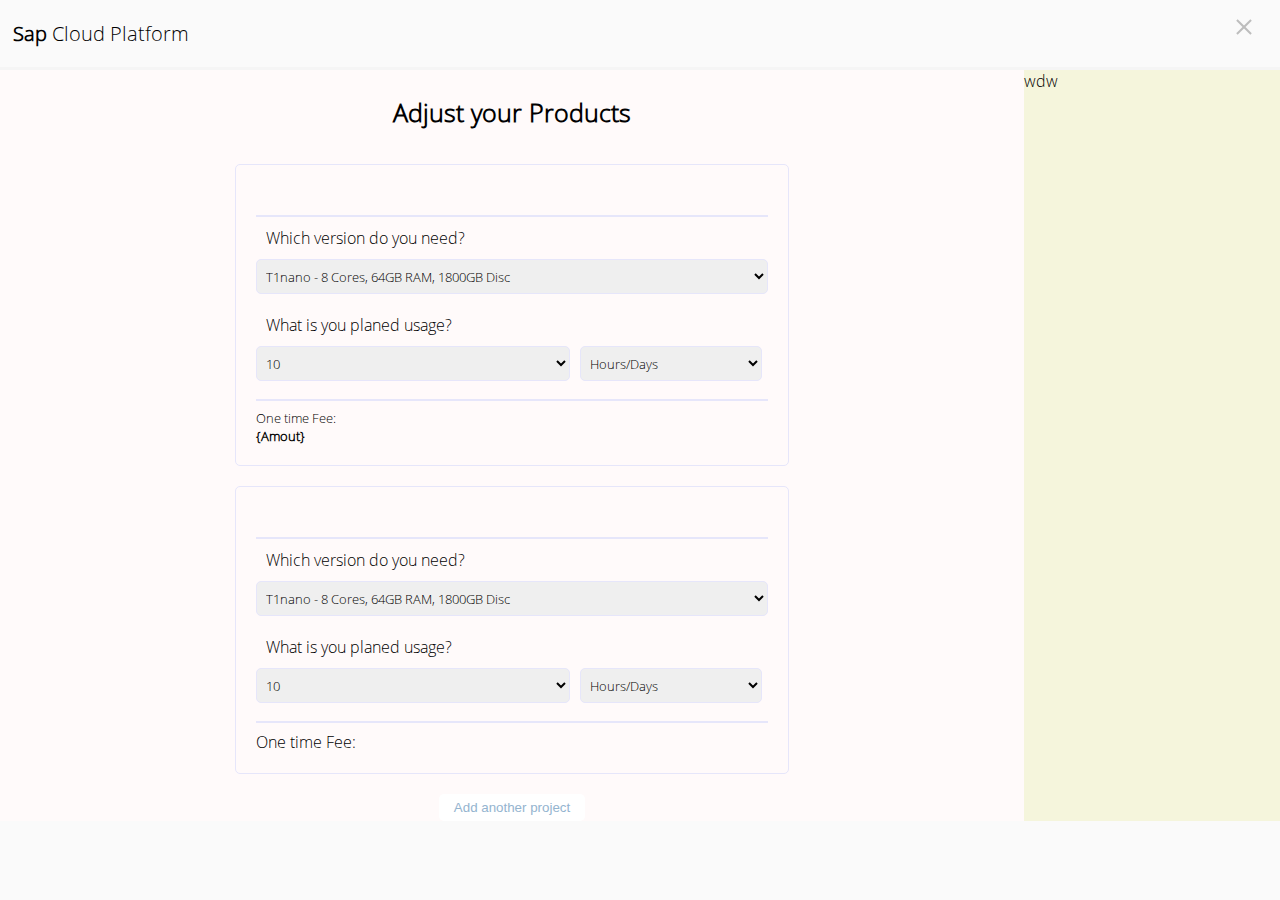
==== Estimator.html @ 34aef1a3 "first version" ====
<!DOCTYPE html>
<html lang="en">
<head>
  <meta charset="UTF-8">
  <meta name="viewport" content="width=device-width, initial-scale=1.0">
  <meta http-equiv="X-UA-Compatible" content="ie=edge">
  <link rel="stylesheet" href="css/main.css">
  <title>Estimator</title>
</head>
    <body>
      <header>
        <div class = "Main-header">
          <p class = "Text-header-page">
            <strong>Sap</strong> Cloud Platform
          </p>
          <div class = "header-page-exit"></div>
        </div>
      </header>
      <div class = "body-page">
        <div class = "body page body-article">
          <div class = "body-page text-form">
              <p><strong>Adjust your Products</strong></p>
            </div>
              <form action="/echo" method="post">
              <div class = "first-text-form">
                 <img src="image/Photo-1.png" alt="">
              </div>
                  <hr>
                    <div class="form-select-first">
                   <label for="version">Which version do you need?</label>
                   <select class ="version" name="version">
                       <optgroup label="Version 1x">
                           <option value="T1nano - 8 Cores, 64GB RAM, 1800GB Disc">T1nano - 8 Cores, 64GB RAM, 1800GB Disc</option>
                           <option value="T1nano - 16 Cores, 64GB RAM, 1800GB Disc">T1nano - 16 Cores, 64GB RAM, 1800GB Disc</option>
                           <option value="T1nano - 32 Cores, 64GB RAM, 1800GB Disc">T1nano - 32 Cores, 64GB RAM, 1800GB Disc</option>
                           <option value="T1nano - 64 Cores, 64GB RAM, 1800GB Disc">T1nano - 64 Cores, 64GB RAM, 1800GB Disc</option>
                           <option value="T1nano - 128 Cores, 64GB RAM, 1800GB Disc">T1nano - 128 Cores, 64GB RAM, 1800GB Disc</option>
                       </optgroup>
                       <optgroup label="Version 2x">
                           <option value="T1nano - 8 Cores, 64GB RAM, 2000GB Disc">T1nano - 8 Cores, 64GB RAM, 2000GB Disc</option>
                           <option value="T1nano - 8 Cores, 64GB RAM, 2200GB Disc">T1nano - 8 Cores, 64GB RAM, 2200GB Disc</option>
                           <option value="T1nano - 8 Cores, 64GB RAM, 2400GB Disc">T1nano - 8 Cores, 64GB RAM, 2400GB Disc</option>
                           <option value="T1nano - 8 Cores, 64GB RAM, 2600GB Disc">T1nano - 8 Cores, 64GB RAM, 2600GB Disc</option>
                       </optgroup>
                   </select>
               </div>
                    <div class="one-third-width">
                      <label for="planed">What is you planed usage?</label>
                      <select class = "planed" name="planed">
                              <option value="10">10</option>
                              <option value="11">11</option>
                              <option value="12">12</option>
                              <option value="13">13</option>
                              <option value="14">14</option>
                      </select>
                    </div>
                    <div class="two-third-width">
                      <select class ="time" name="time">
                              <option value="Hours/Days">Hours/Days</option>
                              <option value="Hours/Days">Hours/Days</option>
                              <option value="Hours/Days">Hours/Days</option>
                              <option value="Hours/Days">Hours/Days</option>
                      </select>
                    </div>
                    <hr>
                    <div class = "form-text">
                          One time Fee:<br>
                          <strong>{Amout}</strong>
                    </div>
                </form>
                <form action="/echo" method="post">
                <div class = "first-text-form">
                   <img src="image/Photo-1.png" alt="">
                </div>
                    <hr>
                      <div class="form-select-first">
                     <label for="version">Which version do you need?</label>
                     <select class ="version" name="version">
                         <optgroup label="Version 1x">
                             <option value="T1nano - 8 Cores, 64GB RAM, 1800GB Disc">T1nano - 8 Cores, 64GB RAM, 1800GB Disc</option>
                             <option value="T1nano - 16 Cores, 64GB RAM, 1800GB Disc">T1nano - 16 Cores, 64GB RAM, 1800GB Disc</option>
                             <option value="T1nano - 32 Cores, 64GB RAM, 1800GB Disc">T1nano - 32 Cores, 64GB RAM, 1800GB Disc</option>
                             <option value="T1nano - 64 Cores, 64GB RAM, 1800GB Disc">T1nano - 64 Cores, 64GB RAM, 1800GB Disc</option>
                             <option value="T1nano - 128 Cores, 64GB RAM, 1800GB Disc">T1nano - 128 Cores, 64GB RAM, 1800GB Disc</option>
                         </optgroup>
                         <optgroup label="Version 2x">
                             <option value="T1nano - 8 Cores, 64GB RAM, 2000GB Disc">T1nano - 8 Cores, 64GB RAM, 2000GB Disc</option>
                             <option value="T1nano - 8 Cores, 64GB RAM, 2200GB Disc">T1nano - 8 Cores, 64GB RAM, 2200GB Disc</option>
                             <option value="T1nano - 8 Cores, 64GB RAM, 2400GB Disc">T1nano - 8 Cores, 64GB RAM, 2400GB Disc</option>
                             <option value="T1nano - 8 Cores, 64GB RAM, 2600GB Disc">T1nano - 8 Cores, 64GB RAM, 2600GB Disc</option>
                         </optgroup>
                     </select>
                 </div>
                      <div class="one-third-width">
                        <label for="planed">What is you planed usage?</label>
                        <select class ="planed" name="planedplaned">
                                <option value="10">10</option>
                                <option value="11">11</option>
                                <option value="12">12</option>
                                <option value="13">13</option>
                                <option value="14">14</option>
                        </select>
                      </div>
                      <div class="two-third-width">
                        <select class ="time" name="time">
                                <option value="Hours/Days">Hours/Days</option>
                                <option value="Hours/Days">Hours/Days</option>
                                <option value="Hours/Days">Hours/Days</option>
                                <option value="Hours/Days">Hours/Days</option>
                        </select>
                      </div>
                      <hr>
                    <div>
                          One time Fee:
                    </div>
              </form>
              <div class="buttons">
                    <input type="submit" value="Add another project">
                </div>

          </div>
          <div class = "body-page body-aside">
              <div class = "body-page body-aside_right">
                wdw
              </div>
          </div>
      </div>
    </body>
</html>
---- css/main.css ----
@font-face {
  font-family: "OpenSansRegular";
  src: url("../fonts/OpenSans/OpenSansRegular.eot");
  src: url("../fonts/OpenSans/OpenSansRegular.eot?#iefix") format("embedded-opentype"), url("../fonts/OpenSans/OpenSansRegular.woff") format("woff"), url("../fonts/OpenSans/OpenSansRegular.ttf") format("truetype");
  font-style: normal;
  font-weight: normal;
}
@font-face {
  font-family: "OpenSansLight";
  src: url("../fonts/OpenSans/OpenSansLight.eot");
  src: url("../fonts/OpenSans/OpenSansLight.eot?#iefix") format("embedded-opentype"), url("../fonts/OpenSans/OpenSansLight.woff") format("woff"), url("../fonts/OpenSans/OpenSansLight.ttf") format("truetype");
  font-style: normal;
  font-weight: normal;
}
@font-face {
  font-family: "OpenSansBold";
  src: url("../fonts/OpenSans/OpenSansBold.eot");
  src: url("../fonts/OpenSans/OpenSansBold.eot?#iefix") format("embedded-opentype"), url("../fonts/OpenSans/OpenSansBold.woff") format("woff"), url("../fonts/OpenSans/OpenSansBold.ttf") format("truetype");
  font-style: normal;
  font-weight: normal;
}
body {
  background: #fafafa;
  margin: 0;
  font-family: "OpenSansLight";
}
.home-flex {
  width: 100%;
  height: 100%;
  position: fixed;
  display: flex;
  align-items: center;
  align-content: center;
  justify-content: center;
  flex-direction: column;
}
.home-page_image {
  margin: 20px;
}
.home-page-text_area {
  color: #3f5060;
  font-size: 35px;
  font-family: "OpenSansLight";
}
.home-page-helping-text-area {
  color: #77838e;
  font-size: 20px;
  margin: 5px;
  font-family: "OpenSansLight";
}
.home-page-button {
  margin: 30px;
}
.home-page-button_size_color {
  font-weight: 700;
  color: white;
  text-decoration: none;
  font-size: 20px;
  padding: 13px;
  border-radius: 4px;
  background: #427cac;
  box-shadow: 0 -1px #266396 inset;
  transition: 0.2s;
  font-family: "OpenSansLight";
}
.home-page-button_size_color:hover {
  background: #1d4f78;
}
.home-page-button_size_color:active {
  background: #427cac;
  box-shadow: 0 2px #266396 inset;
}
.Main-header {
  width: 100%;
  height: 100%;
  display: flex;
  justify-content: space-between;
  border-bottom: 3px solid whitesmoke;
  /* Параметры границы */
}
.Text-header-page {
  margin-left: 1%;
  font-size: 20px;
  font-family: "OpenSansLight";
}
.header-page-exit {
  position: absolute;
  display: flex;
  right: 32px;
  top: 17px;
  width: 20px;
  height: 20px;
  opacity: 0.3;
}
.header-page-exit:hover {
  opacity: 1;
}
.header-page-exit:before,
.header-page-exit:after {
  position: absolute;
  left: 15px;
  content: ' ';
  height: 20px;
  width: 2px;
  background-color: #333;
}
.header-page-exit:before {
  transform: rotate(45deg);
}
.header-page-exit:after {
  transform: rotate(-45deg);
}
.body-page {
  display: flex;
  flex: 1;
}
.body-article {
  flex: 1;
  width: 100%;
  height: 100%;
  display: flex;
  align-items: center;
  flex-direction: column;
  overflow-y: scroll;
  background: snow;
}
.body-aside {
  flex: 0 0 20vw;
  background: beige;
}
form {
  width: 50%;
  padding: 20px;
  border: 1px solid lavender;
  border-radius: 5px;
  margin: 10px;
}
label {
  display: block;
  margin-bottom: 5px;
  margin: 10px;
}
.one-third-width {
  width: 63.3%;
}
.two-third-width {
  width: 36.6%;
}
.one-third-width,
.two-third-width {
  display: inline-block;
  margin-right: -4px;
}
.version {
  width: 100%;
  height: 35px;
  margin-bottom: 10px;
  padding: 2px 5px;
  font-family: "OpenSansLight";
  border: 1px solid lavender;
  border-radius: 5px;
  vertical-align: middle;
}
.planed {
  width: 97%;
  height: 35px;
  margin-bottom: 10px;
  padding: 2px 5px;
  font-family: "OpenSansLight";
  border: 1px solid lavender;
  border-radius: 5px;
  vertical-align: middle;
}
.time {
  width: 97%;
  height: 35px;
  margin-bottom: 10px;
  padding: 2px 5px;
  font-family: "OpenSansLight";
  border: 1px solid lavender;
  border-radius: 5px;
  vertical-align: middle;
}
.first-text-form {
  display: block;
  flex-direction: row;
}
.text-form {
  font-size: 25px;
}
hr {
  border: 0.5px solid lavender;
}
input[type="submit"] {
  display: inline-block;
  width: auto;
  height: auto;
  margin: 0 5px;
  padding: 6px 15px;
  color: #94b4cf;
  background: #ffffff;
  border: none;
  border-radius: 5px;
}
.buttons {
  margin-top: 10px;
  text-align: center;
}
.form-text {
  font-size: 13px;
}
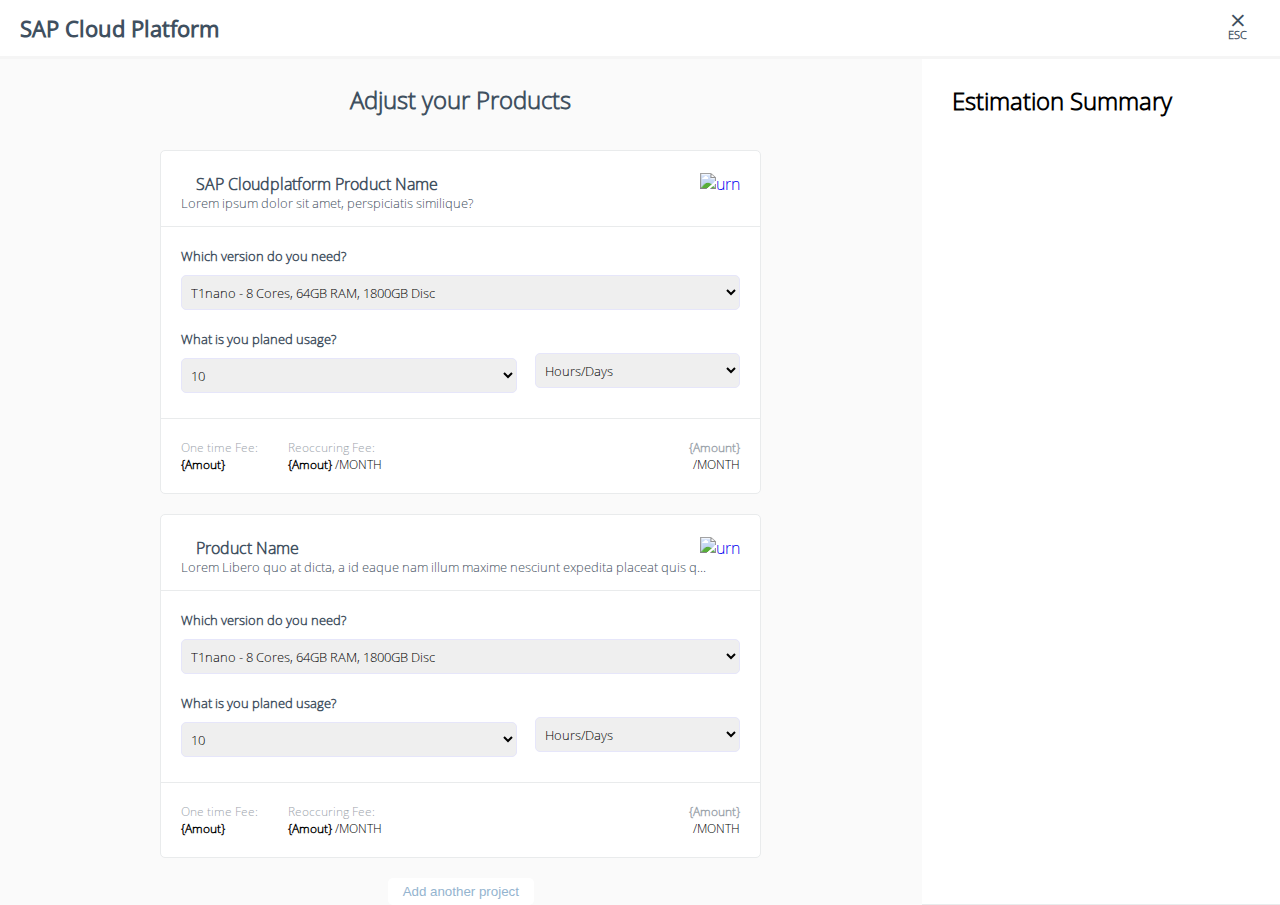
==== commit ed4f1f95: "second version" ====
--- a/Estimator.html
+++ b/Estimator.html
@@ -10,10 +10,11 @@
     <body>
       <header>
         <div class = "Main-header">
-          <p class = "Text-header-page">
-            <strong>Sap</strong> Cloud Platform
-          </p>
-          <div class = "header-page-exit"></div>
+          <a class = "Text-header-page" href="#"><strong>SAP</strong> Cloud Platform</a>
+          <a class = "header-page-exit" href="#">
+            <span class = "header-page header-x">×</span>
+          <div class = "header-page header-page-exit-text">ESC</div>
+          </a>
         </div>
       </header>
       <div class = "body-page">
@@ -21,12 +22,18 @@
           <div class = "body-page text-form">
               <p><strong>Adjust your Products</strong></p>
             </div>
-              <form action="/echo" method="post">
-              <div class = "first-text-form">
-                 <img src="image/Photo-1.png" alt="">
+              <div class ="first-page-form">
+              <div class = "first-header-form">
+                <a class = "header-form-urn" href="#"> <img src="image/Urn.png" alt="urn"></a>
+                <div class = "image-form">
+                  <img src="image/Photo-1.png" alt="">
+                </div>
+                <a class = "header-form-text" href="#">SAP Cloudplatform Product Name</a>
+                <div class = "header-form-pod-text">Lorem ipsum dolor sit amet, perspiciatis similique?</div>
               </div>
-                  <hr>
+                  <div class = "first-page-line">
                     <div class="form-select-first">
+                      <form action="/echo" method="post">
                    <label for="version">Which version do you need?</label>
                    <select class ="version" name="version">
                        <optgroup label="Version 1x">
@@ -62,18 +69,44 @@
                               <option value="Hours/Days">Hours/Days</option>
                       </select>
                     </div>
-                    <hr>
-                    <div class = "form-text">
-                          One time Fee:<br>
-                          <strong>{Amout}</strong>
                     </div>
-                </form>
-                <form action="/echo" method="post">
-                <div class = "first-text-form">
-                   <img src="image/Photo-1.png" alt="">
+                    <div class = "footer-form-text">
+                      <div class = "pricing">
+                          <div class = "pricing-item pricing-item-left">
+                            <div class = "pricing-label">
+                                <span>One time Fee:</span>
+                            </div>
+                            <strong>{Amout}</strong>
+                        </div>
+                        <div class = "pricing-item pricing-item-left">
+                          <div class = "pricing-label">
+                              <span>Reoccuring Fee:</span>
+                          </div>
+                          <strong>{Amout}</strong> /MONTH
+                      </div>
+                      <div class = "pricing-item pricing-item-right">
+                        <div class = "pricing-label">
+                            <strong><span>{Amount}</span></strong>
+                        </div>
+                         /MONTH
+                    </div>
+                      </div>
+                    </div>
+                    </form>
                 </div>
-                    <hr>
+                <!-- НАЧАЛО ВТОРОЙ ФОРМЫ  -->
+                <div class ="first-page-form">
+                <div class = "first-header-form">
+                  <a class = "header-form-urn" href="#"> <img src="image/Urn.png" alt="urn"></a>
+                  <div class = "image-form">
+                    <img src="image/Photo-2.png" alt="">
+                  </div>
+                  <a class = "header-form-text" href="#">Product Name</a>
+                  <div class = "header-form-pod-text">Lorem Libero quo at dicta, a id eaque nam illum maxime nesciunt expedita placeat quis quasi, autem qui repellat eum eius, commodi soluta. unt reprehenderit maiores! ipsum dolor sit amet, </div>
+                </div>
+                    <div class = "first-page-line">
                       <div class="form-select-first">
+                        <form action="/echo" method="post">
                      <label for="version">Which version do you need?</label>
                      <select class ="version" name="version">
                          <optgroup label="Version 1x">
@@ -93,7 +126,7 @@
                  </div>
                       <div class="one-third-width">
                         <label for="planed">What is you planed usage?</label>
-                        <select class ="planed" name="planedplaned">
+                        <select class = "planed" name="planed">
                                 <option value="10">10</option>
                                 <option value="11">11</option>
                                 <option value="12">12</option>
@@ -109,19 +142,39 @@
                                 <option value="Hours/Days">Hours/Days</option>
                         </select>
                       </div>
-                      <hr>
-                    <div>
-                          One time Fee:
-                    </div>
-              </form>
+                      </div>
+                      <div class = "footer-form-text">
+                        <div class = "pricing">
+                            <div class = "pricing-item pricing-item-left">
+                              <div class = "pricing-label">
+                                  <span>One time Fee:</span>
+                              </div>
+                              <strong>{Amout}</strong>
+                          </div>
+                          <div class = "pricing-item pricing-item-left">
+                            <div class = "pricing-label">
+                                <span>Reoccuring Fee:</span>
+                            </div>
+                            <strong>{Amout}</strong> /MONTH
+                        </div>
+                        <div class = "pricing-item pricing-item-right">
+                          <div class = "pricing-label">
+                              <strong><span>{Amount}</span></strong>
+                          </div>
+                           /MONTH
+                      </div>
+                        </div>
+                      </div>
+                      </form>
+                  </div>
               <div class="buttons">
                     <input type="submit" value="Add another project">
                 </div>
-
           </div>
           <div class = "body-page body-aside">
               <div class = "body-page body-aside_right">
-                wdw
+                <h2>Estimation Summary</h2>
+
               </div>
           </div>
       </div>
--- a/css/main.css
+++ b/css/main.css
@@ -20,9 +20,11 @@
   font-weight: normal;
 }
 body {
-  background: #fafafa;
   margin: 0;
   font-family: "OpenSansLight";
+}
+a {
+  text-decoration: none;
 }
 .home-flex {
   width: 100%;
@@ -77,38 +79,44 @@
   justify-content: space-between;
   border-bottom: 3px solid whitesmoke;
   /* Параметры границы */
+  padding: 13px 0px;
 }
 .Text-header-page {
-  margin-left: 1%;
-  font-size: 20px;
-  font-family: "OpenSansLight";
+  font-size: 22px;
+  font-family: "OpenSansRegular";
+  color: #3f5060;
+  max-height: 20px;
+  vertical-align: sub;
+  margin-left: 20px;
+  font-weight: 900;
 }
 .header-page-exit {
-  position: absolute;
-  display: flex;
-  right: 32px;
-  top: 17px;
-  width: 20px;
-  height: 20px;
-  opacity: 0.3;
-}
-.header-page-exit:hover {
-  opacity: 1;
-}
-.header-page-exit:before,
-.header-page-exit:after {
-  position: absolute;
-  left: 15px;
-  content: ' ';
-  height: 20px;
-  width: 2px;
-  background-color: #333;
-}
-.header-page-exit:before {
-  transform: rotate(45deg);
-}
-.header-page-exit:after {
-  transform: rotate(-45deg);
+  font-size: 1.5rem;
+  font-weight: 400;
+  line-height: .875rem;
+  color: #3f5060;
+  text-align: center;
+  float: right;
+  margin-left: 50px;
+}
+.header-page-exit a {
+  transition: color .2s;
+}
+.header-x {
+  font-size: 1.5rem;
+  font-weight: 900;
+  line-height: .875rem;
+  color: #3f5060;
+  float: right;
+  text-align: center;
+  margin-right: 35px;
+}
+.header-page-exit-text {
+  text-transform: uppercase;
+  font-size: 11px;
+  font-weight: 900;
+  line-height: 1rem;
+  margin-right: 33px;
 }
 .body-page {
   display: flex;
@@ -122,23 +130,34 @@
   align-items: center;
   flex-direction: column;
   overflow-y: scroll;
-  background: snow;
+  background-color: #fafafa;
 }
 .body-aside {
-  flex: 0 0 20vw;
-  background: beige;
-}
-form {
-  width: 50%;
+  flex: 0 0 28vw;
+}
+.first-page-form {
+  display: block;
+  width: 65%;
+  background-color: #FFFFFF;
+  border: 1px solid #E9EBEC;
+  border-radius: 5px;
+  text-align: left;
+  margin: 10px;
+}
+.first-page-line {
   padding: 20px;
-  border: 1px solid lavender;
-  border-radius: 5px;
-  margin: 10px;
+  border-top: 1px solid #E9EBEC;
+  border-bottom: 1px solid #E9EBEC;
 }
 label {
+  color: #3F5060;
   display: block;
   margin-bottom: 5px;
   margin: 10px;
+  margin-left: 0px;
+  margin-top: 0px;
+  font-weight: 600;
+  font-size: 13px;
 }
 .one-third-width {
   width: 63.3%;
@@ -154,7 +173,7 @@
 .version {
   width: 100%;
   height: 35px;
-  margin-bottom: 10px;
+  margin-bottom: 20px;
   padding: 2px 5px;
   font-family: "OpenSansLight";
   border: 1px solid lavender;
@@ -162,7 +181,17 @@
   vertical-align: middle;
 }
 .planed {
-  width: 97%;
+  width: 95%;
+  height: 35px;
+  margin-bottom: 0px;
+  padding: 2px 5px;
+  font-family: "OpenSansLight";
+  border: 1px solid lavender;
+  border-radius: 5px;
+  vertical-align: middle;
+}
+.time {
+  width: 100%;
   height: 35px;
   margin-bottom: 10px;
   padding: 2px 5px;
@@ -171,25 +200,45 @@
   border-radius: 5px;
   vertical-align: middle;
 }
-.time {
-  width: 97%;
-  height: 35px;
-  margin-bottom: 10px;
-  padding: 2px 5px;
-  font-family: "OpenSansLight";
-  border: 1px solid lavender;
-  border-radius: 5px;
-  vertical-align: middle;
-}
-.first-text-form {
+.first-header-form {
   display: block;
   flex-direction: row;
+  padding: 20px;
+  padding-top: 22px;
+  padding-bottom: 15px;
 }
 .text-form {
-  font-size: 25px;
-}
-hr {
-  border: 0.5px solid lavender;
+  font-size: 24px;
+  font-weight: 400;
+  color: #3F5060;
+}
+.image-form {
+  margin-right: 15px;
+  float: left;
+}
+.header-form-text {
+  color: #3F5060;
+  font-weight: 700;
+  line-height: 1.1;
+  text-overflow: ellipsis;
+  overflow: hidden;
+  white-space: nowrap;
+  font-size: 1rem;
+  margin-top: 6px;
+  margin-bottom: 3px;
+  padding-right: 30px;
+}
+.header-form-pod-text {
+  color: #3F5060;
+  font-size: 0.8125rem;
+  line-height: 1rem;
+  text-overflow: ellipsis;
+  overflow: hidden;
+  white-space: nowrap;
+  padding-right: 30px;
+}
+.header-form-urn {
+  float: right;
 }
 input[type="submit"] {
   display: inline-block;
@@ -206,6 +255,31 @@
   margin-top: 10px;
   text-align: center;
 }
-.form-text {
-  font-size: 13px;
-}
+.footer-form-text {
+  padding-top: 0px;
+  padding-bottom: 0px;
+}
+.pricing {
+  overflow: hidden;
+  font-weight: 400;
+  padding-bottom: 15px;
+  padding: 20px;
+}
+.pricing-item-left {
+  float: left;
+  margin-right: 30px;
+  font-size: 12px;
+}
+.pricing-label {
+  color: #9CA4AC;
+  display: block;
+}
+.pricing-item-right {
+  float: right;
+  text-align: right;
+  font-size: 12px;
+}
+.body-aside_right {
+  border-bottom: 1px solid #E9EBEC;
+  padding: 5px 30px 20px;
+}
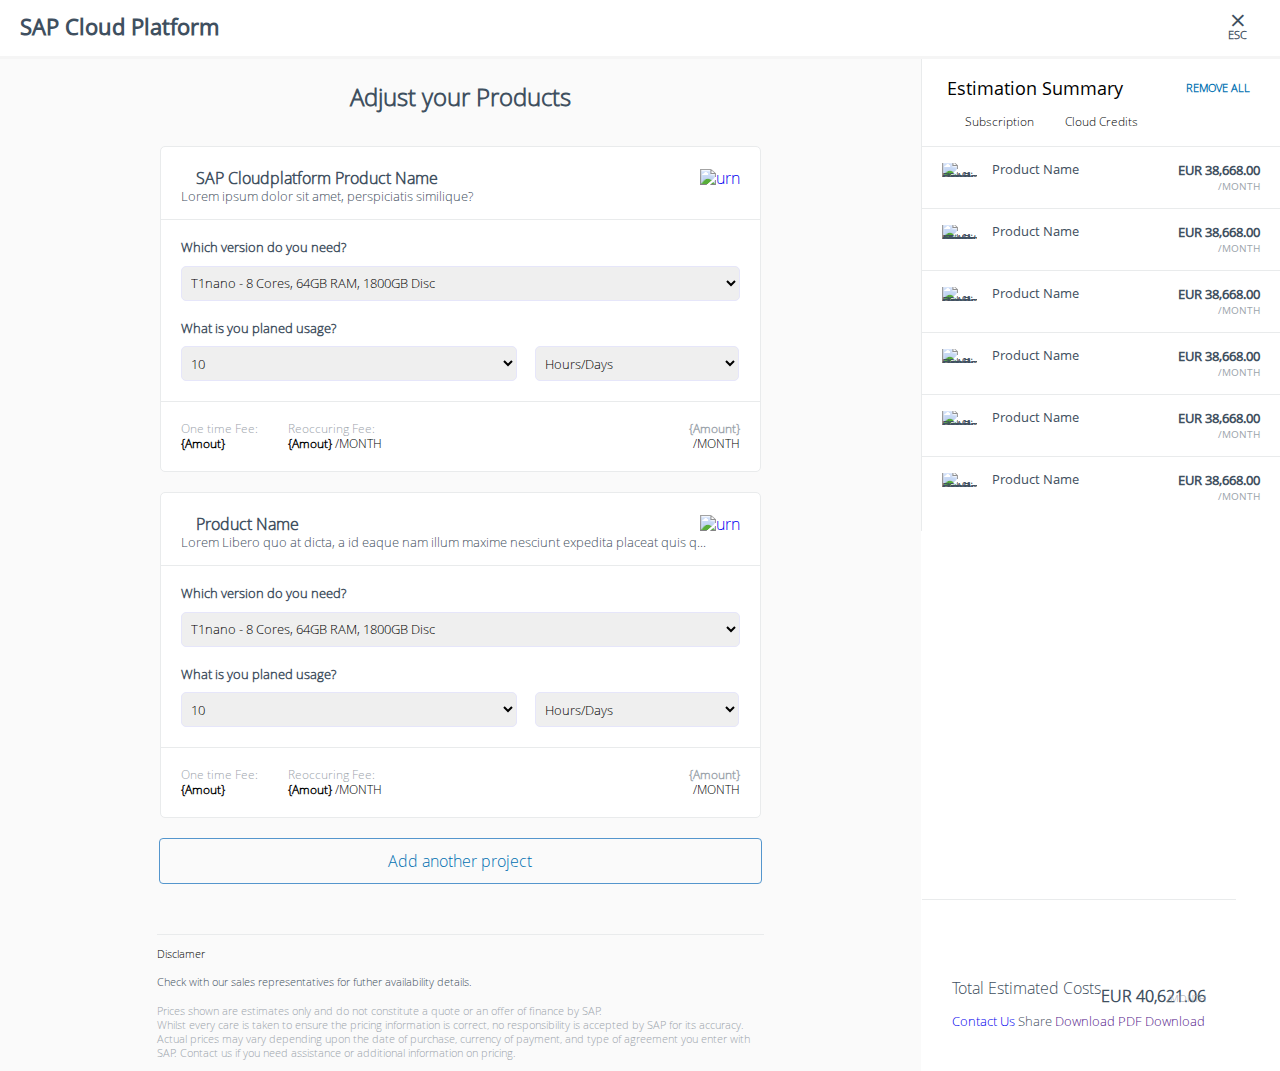
==== commit ddf0902c: "third commit" ====
--- a/Estimator.html
+++ b/Estimator.html
@@ -18,6 +18,7 @@
         </div>
       </header>
       <div class = "body-page">
+        
         <div class = "body page body-article">
           <div class = "body-page text-form">
               <p><strong>Adjust your Products</strong></p>
@@ -167,16 +168,256 @@
                       </div>
                       </form>
                   </div>
-              <div class="buttons">
-                    <input type="submit" value="Add another project">
-                </div>
+                  <!--КНОПКА С ДОБОВЛЕНИЕМ ПРОДУКТА-->
+             <a class="buttons-project" href="#">Add another project</a>
+             <div class = "footer-text">
+               <span class = "estimator-disclamer">Disclamer</span>
+                <div class = "estimator-disclamer-info">
+                  <p class = "estimator-disclamer-interest">
+                    Check with our sales representatives for futher availability details.
+                  </p>
+                  <p>
+                    Prices shown are estimates only and do not constitute a
+                    quote or an offer of finance by SAP.</br>
+                    Whilst every care is taken to ensure the pricing
+                    information is correct, no responsibility is accepted
+                    by SAP for its accuracy.
+                    Actual prices may vary depending upon the date of purchase,
+                    currency of payment, and type of agreement you enter with SAP.
+                    Contact us if you need assistance or additional information on pricing.
+                  </p>
+                </div>
+             </div>
           </div>
+
+          <!--ПРАВАЯ ЧАСТЬ -->
           <div class = "body-page body-aside">
-              <div class = "body-page body-aside_right">
-                <h2>Estimation Summary</h2>
+            <div class = "estimator-scrollable">
+                <div class = "estimator-list-header">
+                  <div class="estimator-remove-all-wrap">
+                <a class = "estimator-remove-all" href="#" >remove all</a>
+                </div>
+                  <h2 class = "estimator-list-headline">Estimation Summary</h2>
 
+                  <div class="estimator-list-hint-indicators ng-star-inserted">
+              <span class="estimator-list-hint-indicator">
+                <svg class="sprite-icon">
+                  <!-- <use class="ng-tns-c16-1" xlink:href="https://cloudplatform.sap.com/dmp/capabilities/us(estimator:estimator/noScroll)#subscription"></use> -->
+                </svg>
+                <span>Subscription</span>
+              </span>
+              <span class="estimator-list-hint-indicator">
+                <svg class="sprite-icon">
+                  <!-- <use class="ng-tns-c16-1" xlink:href="https://cloudplatform.sap.com/dmp/capabilities/us(estimator:estimator/noScroll)#cloudcredits"></use> -->
+                </svg>
+                <span>Cloud Credits</span>
+              </span>
+            </div>
+                </div>
+
+                <ul class="estimator-list">
+          <li class="ng-tns-c16-1 ng-star-inserted">
+                <div class="ng-tns-c16-1">
+                    <scp-product-img class="estimator-list-img product-img-small" ng-reflect-product="[object Object]" ng-reflect-img-small="true">
+                      <div class="card-img-wrap">
+                        <img class="img-right-side" src="https://digitalmarketplace-sapcpprd.s3.eu-central-1.amazonaws.com/NXHHv5y8qZjiifaz6rmudNCPWlXv4IF2bHXxAHHkaqKVnkeYZr4auHcY7EwPoeoZ.svg" alt="icon of product SAP Predictive service">
+                        </div>
+                      </scp-product-img>
+                    <div class="estimator-list-detail" ng-reflect-klass="estimator-list-detail" ng-reflect-ng-class="[object Object]">
+                      <span class="estimator-list-name" ng-reflect-klass="estimator-list-name" ng-reflect-ng-class="[object Object]">
+                        Product Name
+                      </span>
+                    <div class="estimator-list-hint ng-tns-c16-1 ng-star-inserted">
+                        <svg class="sprite-icon ng-tns-c16-1 ng-star-inserted">
+                          Subscription
+                          <use class="ng-tns-c16-1" xlink:href="https://cloudplatform.sap.com/dmp/capabilities/us(estimator:estimator/noScroll)#subscription"></use>
+                        </svg>
+                      </div>
+                    </div>
+                    <div class="estimator-price">
+                        <span class="estimator-price-amount ng-tns-c16-1 ng-star-inserted">
+                              EUR 38,668.00
+                        </span>
+                    <div class="estimator-price-label ng-tns-c16-1 ng-star-inserted">
+                      /Month
+                    </div>
+                    </div>
+                    <div class="ng-tns-c16-1" style="clear:both"></div>
+                  </div>
+                </li>
+  <li class="ng-tns-c16-1 ng-star-inserted">
+        <div class="ng-tns-c16-1">
+            <scp-product-img class="estimator-list-img product-img-small" ng-reflect-product="[object Object]" ng-reflect-img-small="true">
+              <div class="card-img-wrap">
+                <img class="img-right-side" src="https://digitalmarketplace-sapcpprd.s3.eu-central-1.amazonaws.com/I8b4OT_Ign8tsfJWsGh6c31cNjN-tS3lSZnSQmn9nbvzVw5x6X3ue1V_dPcUhJgu.svg" alt="icon of product SAP Data Quality Management, microservices ">
+                </div>
+              </scp-product-img>
+            <div class="estimator-list-detail" ng-reflect-klass="estimator-list-detail" ng-reflect-ng-class="[object Object]">
+              <span class="estimator-list-name" ng-reflect-klass="estimator-list-name" ng-reflect-ng-class="[object Object]">
+                Product Name
+              </span>
+            <div class="estimator-list-hint ng-tns-c16-1 ng-star-inserted">
+                <svg class="sprite-icon ng-tns-c16-1 ng-star-inserted">
+                  Subscription
+                  <use class="ng-tns-c16-1" xlink:href="https://cloudplatform.sap.com/dmp/capabilities/us(estimator:estimator/noScroll)#subscription"></use>
+                </svg>
               </div>
+            </div>
+            <div class="estimator-price">
+                <span class="estimator-price-amount ng-tns-c16-1 ng-star-inserted">
+                      EUR 38,668.00
+                </span>
+            <div class="estimator-price-label ng-tns-c16-1 ng-star-inserted">
+              /Month
+            </div>
+            </div>
+            <div class="ng-tns-c16-1" style="clear:both"></div>
+          </div>
+        </li>
+      <li class="ng-tns-c16-1 ng-star-inserted">
+            <div class="ng-tns-c16-1">
+                <scp-product-img class="estimator-list-img product-img-small" ng-reflect-product="[object Object]" ng-reflect-img-small="true">
+                  <div class="card-img-wrap">
+                    <img class="img-right-side" src="https://digitalmarketplace-sapcpprd.s3.eu-central-1.amazonaws.com/NXHHv5y8qZjiifaz6rmudNCPWlXv4IF2bHXxAHHkaqKVnkeYZr4auHcY7EwPoeoZ.svg" alt="icon of product SAP Predictive service">
+                    </div>
+                  </scp-product-img>
+                <div class="estimator-list-detail" ng-reflect-klass="estimator-list-detail" ng-reflect-ng-class="[object Object]">
+                  <span class="estimator-list-name" ng-reflect-klass="estimator-list-name" ng-reflect-ng-class="[object Object]">
+                    Product Name
+                  </span>
+                <div class="estimator-list-hint ng-tns-c16-1 ng-star-inserted">
+                    <svg class="sprite-icon ng-tns-c16-1 ng-star-inserted">
+                      Subscription
+                      <use class="ng-tns-c16-1" xlink:href="https://cloudplatform.sap.com/dmp/capabilities/us(estimator:estimator/noScroll)#subscription"></use>
+                    </svg>
+                  </div>
+                </div>
+                <div class="estimator-price">
+                    <span class="estimator-price-amount ng-tns-c16-1 ng-star-inserted">
+                          EUR 38,668.00
+                    </span>
+                <div class="estimator-price-label ng-tns-c16-1 ng-star-inserted">
+                  /Month
+                </div>
+                </div>
+                <div class="ng-tns-c16-1" style="clear:both"></div>
+              </div>
+            </li>
+          <li class="ng-tns-c16-1 ng-star-inserted">
+                <div class="ng-tns-c16-1">
+                    <scp-product-img class="estimator-list-img product-img-small" ng-reflect-product="[object Object]" ng-reflect-img-small="true">
+                      <div class="card-img-wrap">
+                        <img class="img-right-side" src="https://digitalmarketplace-sapcpprd.s3.eu-central-1.amazonaws.com/NXHHv5y8qZjiifaz6rmudNCPWlXv4IF2bHXxAHHkaqKVnkeYZr4auHcY7EwPoeoZ.svg" alt="icon of product SAP Predictive service">
+                        </div>
+                      </scp-product-img>
+                    <div class="estimator-list-detail" ng-reflect-klass="estimator-list-detail" ng-reflect-ng-class="[object Object]">
+                      <span class="estimator-list-name" ng-reflect-klass="estimator-list-name" ng-reflect-ng-class="[object Object]">
+                        Product Name
+                      </span>
+                    <div class="estimator-list-hint ng-tns-c16-1 ng-star-inserted">
+                        <svg class="sprite-icon ng-tns-c16-1 ng-star-inserted">
+                          Subscription
+                          <use class="ng-tns-c16-1" xlink:href="https://cloudplatform.sap.com/dmp/capabilities/us(estimator:estimator/noScroll)#subscription"></use>
+                        </svg>
+                      </div>
+                    </div>
+                    <div class="estimator-price">
+                        <span class="estimator-price-amount ng-tns-c16-1 ng-star-inserted">
+                              EUR 38,668.00
+                        </span>
+                    <div class="estimator-price-label ng-tns-c16-1 ng-star-inserted">
+                      /Month
+                    </div>
+                    </div>
+                    <div class="ng-tns-c16-1" style="clear:both"></div>
+                  </div>
+                </li>
+              <li class="ng-tns-c16-1 ng-star-inserted">
+                    <div class="ng-tns-c16-1">
+                        <scp-product-img class="estimator-list-img product-img-small" ng-reflect-product="[object Object]" ng-reflect-img-small="true">
+                          <div class="card-img-wrap">
+                            <img class="img-right-side" src="https://digitalmarketplace-sapcpprd.s3.eu-central-1.amazonaws.com/NXHHv5y8qZjiifaz6rmudNCPWlXv4IF2bHXxAHHkaqKVnkeYZr4auHcY7EwPoeoZ.svg" alt="icon of product SAP Predictive service">
+                            </div>
+                          </scp-product-img>
+                        <div class="estimator-list-detail" ng-reflect-klass="estimator-list-detail" ng-reflect-ng-class="[object Object]">
+                          <span class="estimator-list-name" ng-reflect-klass="estimator-list-name" ng-reflect-ng-class="[object Object]">
+                            Product Name
+                          </span>
+                        <div class="estimator-list-hint ng-tns-c16-1 ng-star-inserted">
+                            <svg class="sprite-icon ng-tns-c16-1 ng-star-inserted">
+                              Subscription
+                              <use class="ng-tns-c16-1" xlink:href="https://cloudplatform.sap.com/dmp/capabilities/us(estimator:estimator/noScroll)#subscription"></use>
+                            </svg>
+                          </div>
+                        </div>
+                        <div class="estimator-price">
+                            <span class="estimator-price-amount ng-tns-c16-1 ng-star-inserted">
+                                  EUR 38,668.00
+                            </span>
+                        <div class="estimator-price-label ng-tns-c16-1 ng-star-inserted">
+                          /Month
+                        </div>
+                        </div>
+                        <div class="ng-tns-c16-1" style="clear:both"></div>
+                      </div>
+                    </li>
+                  <li class="ng-tns-c16-1 ng-star-inserted">
+                        <div class="ng-tns-c16-1">
+                            <scp-product-img class="estimator-list-img product-img-small" ng-reflect-product="[object Object]" ng-reflect-img-small="true">
+                              <div class="card-img-wrap">
+                                <img class="img-right-side" src="https://digitalmarketplace-sapcpprd.s3.eu-central-1.amazonaws.com/NXHHv5y8qZjiifaz6rmudNCPWlXv4IF2bHXxAHHkaqKVnkeYZr4auHcY7EwPoeoZ.svg" alt="icon of product SAP Predictive service">
+                                </div>
+                              </scp-product-img>
+                            <div class="estimator-list-detail" ng-reflect-klass="estimator-list-detail" ng-reflect-ng-class="[object Object]">
+                              <span class="estimator-list-name" ng-reflect-klass="estimator-list-name" ng-reflect-ng-class="[object Object]">
+                                Product Name
+                              </span>
+                            <div class="estimator-list-hint ng-tns-c16-1 ng-star-inserted">
+                                <svg class="sprite-icon ng-tns-c16-1 ng-star-inserted">
+                                  Subscription
+                                  <use class="ng-tns-c16-1" xlink:href="https://cloudplatform.sap.com/dmp/capabilities/us(estimator:estimator/noScroll)#subscription"></use>
+                                </svg>
+                              </div>
+                            </div>
+                            <div class="estimator-price">
+                                <span class="estimator-price-amount ng-tns-c16-1 ng-star-inserted">
+                                      EUR 38,668.00
+                                </span>
+                            <div class="estimator-price-label ng-tns-c16-1 ng-star-inserted">
+                              /Month
+                            </div>
+                            </div>
+                            <div class="ng-tns-c16-1" style="clear:both"></div>
+                          </div>
+                        </li>
+                  </ul>
+            </div>
+            <!-- КНОПКИ И НИЗ ПРАВОЙ ЧАСТИ ФОРМЫ  -->
+            <div class="estimator-summary">
+            <ul class="ng-tns-c14-1">
+                <li class="estimator-total ng-tns-c14-1 ng-star-inserted">
+                    <span class="ng-tns-c14-1">Total Estimated Costs</span>
+                    <div class="estimator-price">
+                        <div class="estimator-price-amount">
+                          EUR 40,621.06
+                        </div>
+                      <span class="estimator-price-label ng-tns-c14-1 ng-star-inserted">/Month</span>
+                    </div>
+                </li>
+                <li class="estimator-btns">
+                    <a class="btn btn-sm btn--font-weight-normal btn-outline-primary" target="_blank" href="https://cloudplatform.sap.com/contact.html">Contact Us</a>
+                    <a class="btn btn-sm btn--font-weight-normal btn-outline-primary estimator-share-btn" placement="top" triggers="click" ng-reflect-tooltip="[object Object]" ng-reflect-placement="top" ng-reflect-triggers="click" ng-reflect-_fade-duration="0">Share</a>
+                    <a class="btn btn-sm btn-primary estimator-download-btn hidden-lg-down" href="">Download PDF</a>
+                    <a class="btn btn-sm btn-primary estimator-download-btn hidden-xl-up" href="">Download</a>
+                </li>
+            </ul>
+        </div>
+            <!-- КОНЕЦ КНОПКИ И НИЗ ПРАВОЙ ЧАСТИ ФОРМЫ  -->
           </div>
       </div>
     </body>
 </html>
+
+<!--То что лежит на гите старенькое(вчера выкладывал),
+я сегодня выложу в 12 ночи,
+может в 3 ночи на гит, то что успею сегодня сделать, завтра с утра посмотришь что там да как.  -->
--- a/css/main.css
+++ b/css/main.css
@@ -20,15 +20,21 @@
   font-weight: normal;
 }
 body {
+  display: block;
   margin: 0;
   font-family: "OpenSansLight";
+  line-height: 1.2;
+}
+body,
+html {
+  height: 100%;
 }
 a {
   text-decoration: none;
 }
 .home-flex {
   width: 100%;
-  height: 100%;
+  height: 80%;
   position: fixed;
   display: flex;
   align-items: center;
@@ -129,11 +135,9 @@
   display: flex;
   align-items: center;
   flex-direction: column;
-  overflow-y: scroll;
+  overflow-Y: auto;
+  overflow-x: hidden;
   background-color: #fafafa;
-}
-.body-aside {
-  flex: 0 0 28vw;
 }
 .first-page-form {
   display: block;
@@ -193,7 +197,7 @@
 .time {
   width: 100%;
   height: 35px;
-  margin-bottom: 10px;
+  margin-bottom: 0px;
   padding: 2px 5px;
   font-family: "OpenSansLight";
   border: 1px solid lavender;
@@ -240,20 +244,46 @@
 .header-form-urn {
   float: right;
 }
-input[type="submit"] {
-  display: inline-block;
-  width: auto;
-  height: auto;
-  margin: 0 5px;
-  padding: 6px 15px;
-  color: #94b4cf;
-  background: #ffffff;
-  border: none;
-  border-radius: 5px;
-}
-.buttons {
+.buttons-project {
+  display: block;
   margin-top: 10px;
   text-align: center;
+  border: 1px solid #5496cd;
+  text-decoration: none;
+  padding: .75rem 1.25rem;
+  font-weight: 400;
+  line-height: 1.25rem;
+  border-radius: 4px;
+  color: #0070b1;
+  width: 61%;
+  transition: 0.2s;
+}
+.buttons-project:hover {
+  border: 2px solid #1d4f78;
+}
+.buttons-project:active {
+  border: 2px solid #1d4f78;
+}
+.footer-text {
+  display: block;
+  margin-top: 3.125rem;
+  border-top: 1px solid #E9EBEC;
+  padding-top: .725rem;
+  font-size: 0.6875rem;
+  text-align: left;
+  width: 66%;
+  font-family: "OpenSansLight";
+}
+.estimator-disclamer {
+  font-weight: 400;
+}
+.estimator-disclamer-info {
+  color: #9CA4AC;
+  line-height: 14px;
+}
+.estimator-disclamer-interest {
+  margin: 15px 0;
+  color: #3F5060;
 }
 .footer-form-text {
   padding-top: 0px;
@@ -279,7 +309,133 @@
   text-align: right;
   font-size: 12px;
 }
-.body-aside_right {
+.body-aside {
+  flex: 0 0 28vw;
+  float: left;
+  height: 100%;
+  border-left: 1px solid #E9EBEC;
+}
+.estimator-scrollable {
+  flex: 0 0 28vw;
+  position: relative;
+  height: calc(-90%);
+  overflow-Y: auto;
+  overflow-x: hidden;
+}
+.estimator-list-header {
+  padding: 5px 25px 20px;
   border-bottom: 1px solid #E9EBEC;
-  padding: 5px 30px 20px;
-}
+}
+.estimator-list-headline {
+  line-height: 1.125rem;
+  font-size: 1.125rem;
+  font-weight: 400;
+  font-family: "OpenSansRegular";
+  margin-bottom: 0;
+}
+.estimator-remove-all {
+  color: #0070b1;
+  text-transform: uppercase;
+  position: absolute;
+  right: 30px;
+  top: 22px;
+  font-size: 0.6875rem;
+  font-weight: 600;
+}
+.ng-star-inserted {
+  line-height: 0;
+  margin-top: 1rem;
+}
+.estimator-list-hint-indicator {
+  margin: 0 10px 0 0;
+  font-size: 0.75rem;
+}
+.sprite-icon {
+  max-height: 0.8125rem;
+  width: 0.8125rem;
+  margin-right: 2px;
+  fill: #0070B1;
+  stroke: #0070B1;
+}
+ul {
+  list-style: none;
+  padding-left: 0;
+  font-size: 13px;
+  color: #3f5060;
+}
+.estimator-list > li:not(:last-child) {
+  border-bottom: 1px solid #E9EBEC;
+}
+.estimator-list > li {
+  overflow: hidden;
+  padding: 5px 20px;
+  font-family: "OpenSansRegular";
+}
+.estimator-list-img {
+  float: left;
+  margin-right: 15px;
+  display: block;
+}
+.product-img-small,
+.card-img-wrap {
+  margin-bottom: 0;
+  height: 35px;
+  width: 35px;
+  text-align: center;
+}
+.estimator-list-detail {
+  float: left;
+  height: 35px;
+  display: flex;
+  flex-direction: column;
+  width: calc(-75%);
+}
+.img-right-side {
+  overflow: hidden;
+  text-align: center;
+  max-width: 35px;
+  max-height: 35px;
+  position: relative;
+  bottom: 20%;
+}
+.estimator-list-name {
+  white-space: nowrap;
+  line-height: 3px;
+}
+.estimator-price {
+  float: right;
+  text-align: right;
+  line-height: 0rem;
+  padding-top: 2px;
+}
+.estimator-price-label {
+  font-size: 0.625rem;
+  color: #9CA4AC;
+  text-transform: uppercase;
+  font-weight: 200;
+}
+.estimator-summary {
+  height: 0px;
+  border-top: 1px solid #E9EBEC;
+  position: absolute;
+  bottom: 0;
+  font-weight: 400;
+  color: #9CA4AC;
+  padding: 0 30px;
+}
+li.estimator-total:first-child {
+  padding-top: 4.5rem;
+}
+li.estimator-total {
+  font-size: 1rem;
+  color: #3F5060;
+  padding-bottom: .5rem;
+}
+.estimator-summary li {
+  padding: .8125rem 0;
+  position: relative;
+}
+.estimator-price-amount {
+  font-weight: 600;
+  padding-top: 6px;
+}
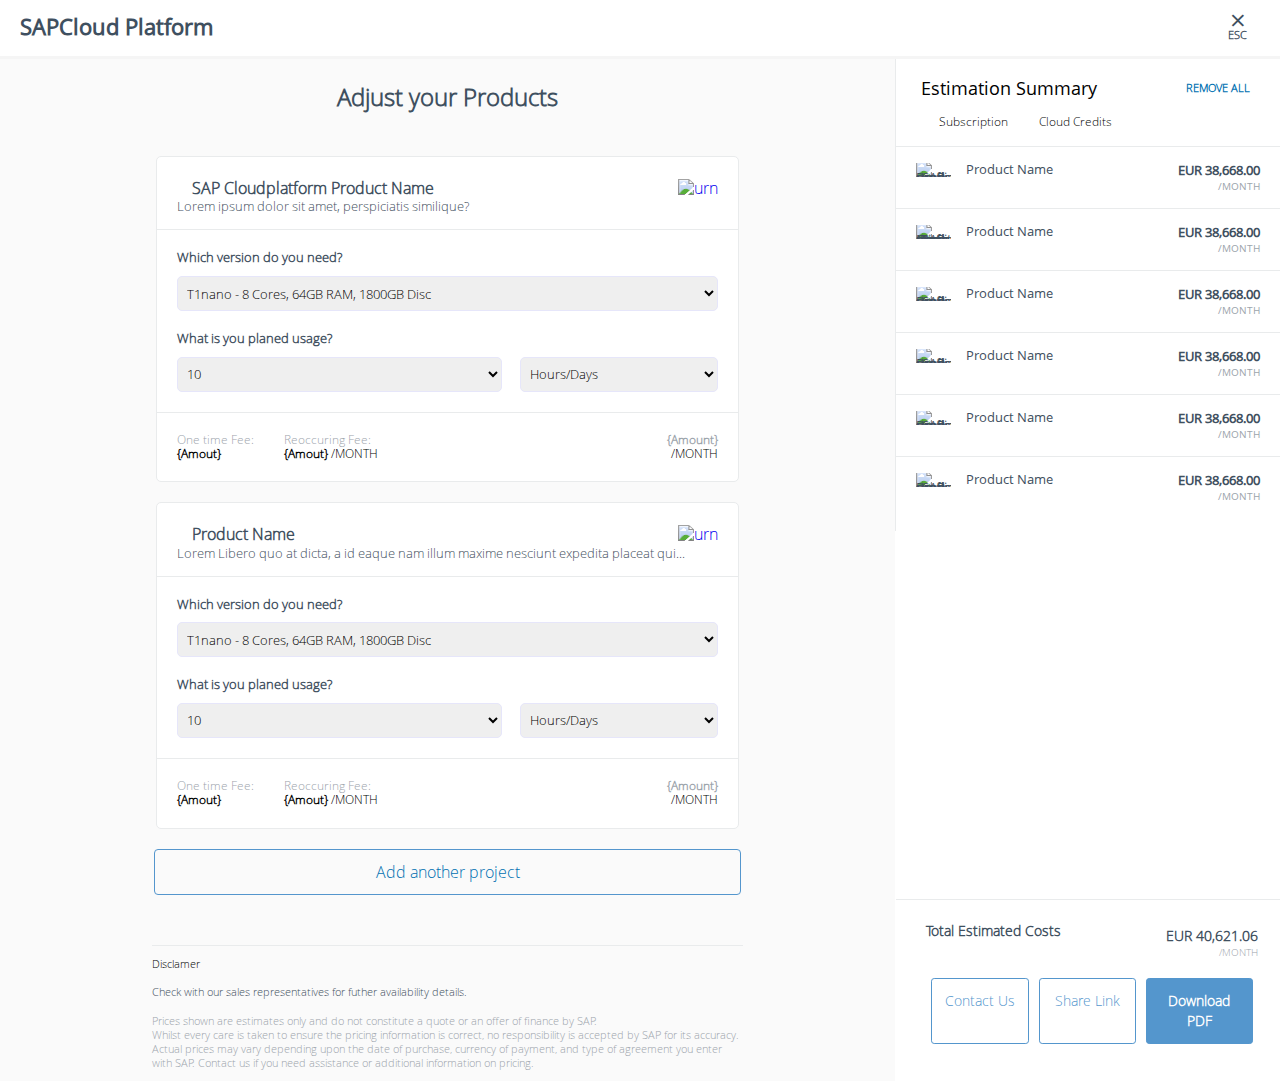
==== commit 3bf5c3a5: "Version 4" ====
--- a/Estimator.html
+++ b/Estimator.html
@@ -10,7 +10,7 @@
     <body>
       <header>
         <div class = "Main-header">
-          <a class = "Text-header-page" href="#"><strong>SAP</strong> Cloud Platform</a>
+          <a class = "Text-header-page" href="#"><strong>SAP</strong>Cloud Platform</a>
           <a class = "header-page-exit" href="#">
             <span class = "header-page header-x">×</span>
           <div class = "header-page header-page-exit-text">ESC</div>
@@ -18,7 +18,6 @@
         </div>
       </header>
       <div class = "body-page">
-        
         <div class = "body page body-article">
           <div class = "body-page text-form">
               <p><strong>Adjust your Products</strong></p>
@@ -185,6 +184,7 @@
                     Actual prices may vary depending upon the date of purchase,
                     currency of payment, and type of agreement you enter with SAP.
                     Contact us if you need assistance or additional information on pricing.
+
                   </p>
                 </div>
              </div>
@@ -396,19 +396,18 @@
             <div class="estimator-summary">
             <ul class="ng-tns-c14-1">
                 <li class="estimator-total ng-tns-c14-1 ng-star-inserted">
-                    <span class="ng-tns-c14-1">Total Estimated Costs</span>
+                    <span class="estimator-name-cost-footer">Total Estimated Costs</span>
                     <div class="estimator-price">
-                        <div class="estimator-price-amount">
+                        <span class="estimator-price-amount-footer">
                           EUR 40,621.06
-                        </div>
-                      <span class="estimator-price-label ng-tns-c14-1 ng-star-inserted">/Month</span>
+                        </span>
+                      <div class="estimator-price-label ng-tns-c14-1 ng-star-inserted">/Month</div>
                     </div>
                 </li>
                 <li class="estimator-btns">
-                    <a class="btn btn-sm btn--font-weight-normal btn-outline-primary" target="_blank" href="https://cloudplatform.sap.com/contact.html">Contact Us</a>
-                    <a class="btn btn-sm btn--font-weight-normal btn-outline-primary estimator-share-btn" placement="top" triggers="click" ng-reflect-tooltip="[object Object]" ng-reflect-placement="top" ng-reflect-triggers="click" ng-reflect-_fade-duration="0">Share</a>
-                    <a class="btn btn-sm btn-primary estimator-download-btn hidden-lg-down" href="">Download PDF</a>
-                    <a class="btn btn-sm btn-primary estimator-download-btn hidden-xl-up" href="">Download</a>
+                    <a class="btn-outline-primary" href="https://cloudplatform.sap.com/contact.html">Contact Us</a>
+                    <a class="btn-outline-primary" href="">Share Link</a>
+                    <a class="btn-outline-primary btn-pdf" href="">Download PDF</a>
                 </li>
             </ul>
         </div>
--- a/css/main.css
+++ b/css/main.css
@@ -131,12 +131,12 @@
 .body-article {
   flex: 1;
   width: 100%;
-  height: 100%;
   display: flex;
   align-items: center;
   flex-direction: column;
   overflow-Y: auto;
   overflow-x: hidden;
+  height: calc(113.6vh);
   background-color: #fafafa;
 }
 .first-page-form {
@@ -212,6 +212,7 @@
   padding-bottom: 15px;
 }
 .text-form {
+  display: block;
   font-size: 24px;
   font-weight: 400;
   color: #3F5060;
@@ -310,15 +311,15 @@
   font-size: 12px;
 }
 .body-aside {
-  flex: 0 0 28vw;
+  flex: 0 0 30vw;
   float: left;
   height: 100%;
   border-left: 1px solid #E9EBEC;
 }
 .estimator-scrollable {
-  flex: 0 0 28vw;
+  flex: 0 0 30vw;
   position: relative;
-  height: calc(-90%);
+  height: calc(-190%);
   overflow-Y: auto;
   overflow-x: hidden;
 }
@@ -403,7 +404,6 @@
   line-height: 3px;
 }
 .estimator-price {
-  float: right;
   text-align: right;
   line-height: 0rem;
   padding-top: 2px;
@@ -414,8 +414,14 @@
   text-transform: uppercase;
   font-weight: 200;
 }
+.estimator-price-amount {
+  font-weight: 600;
+  padding-top: 6px;
+}
 .estimator-summary {
-  height: 0px;
+  height: 0;
+  width: 25.9%;
+  flex: 0 0 28vw;
   border-top: 1px solid #E9EBEC;
   position: absolute;
   bottom: 0;
@@ -423,9 +429,6 @@
   color: #9CA4AC;
   padding: 0 30px;
 }
-li.estimator-total:first-child {
-  padding-top: 4.5rem;
-}
 li.estimator-total {
   font-size: 1rem;
   color: #3F5060;
@@ -435,7 +438,50 @@
   padding: .8125rem 0;
   position: relative;
 }
-.estimator-price-amount {
+.estimator-name-cost-footer {
+  font-size: 0.9rem;
+  line-height: 4px;
   font-weight: 600;
   padding-top: 6px;
 }
+.estimator-price-amount-footer {
+  font-size: 0.9rem;
+  font-weight: 600;
+  padding-top: 6px;
+}
+.estimator-btns {
+  display: flex;
+  flex-wrap: nowrap;
+  justify-content: space-between;
+  width: calc(100%);
+  position: absolute;
+  bottom: 0;
+}
+.btn-outline-primary {
+  margin: 0 5px 0 5px;
+  min-width: 70px;
+  line-height: 1.25rem;
+  padding: .7625rem .8rem;
+  font-size: .875rem;
+  text-align: center;
+  color: #5496cd;
+  border-radius: .2rem;
+  border: 1px solid #5496cd;
+  transition: 0.4s;
+  font-family: "OpenSansLight";
+}
+.btn-outline-primary:hover {
+  border: 2px solid #5496cd;
+}
+.btn-outline-primary:active {
+  background: #427cac;
+  box-shadow: 0 2px #266396 inset;
+}
+.btn-pdf {
+  color: #ffffff;
+  font-weight: 600;
+  background-color: #5496cd;
+}
+.btn-pdf:hover {
+  background-color: #477fad;
+}
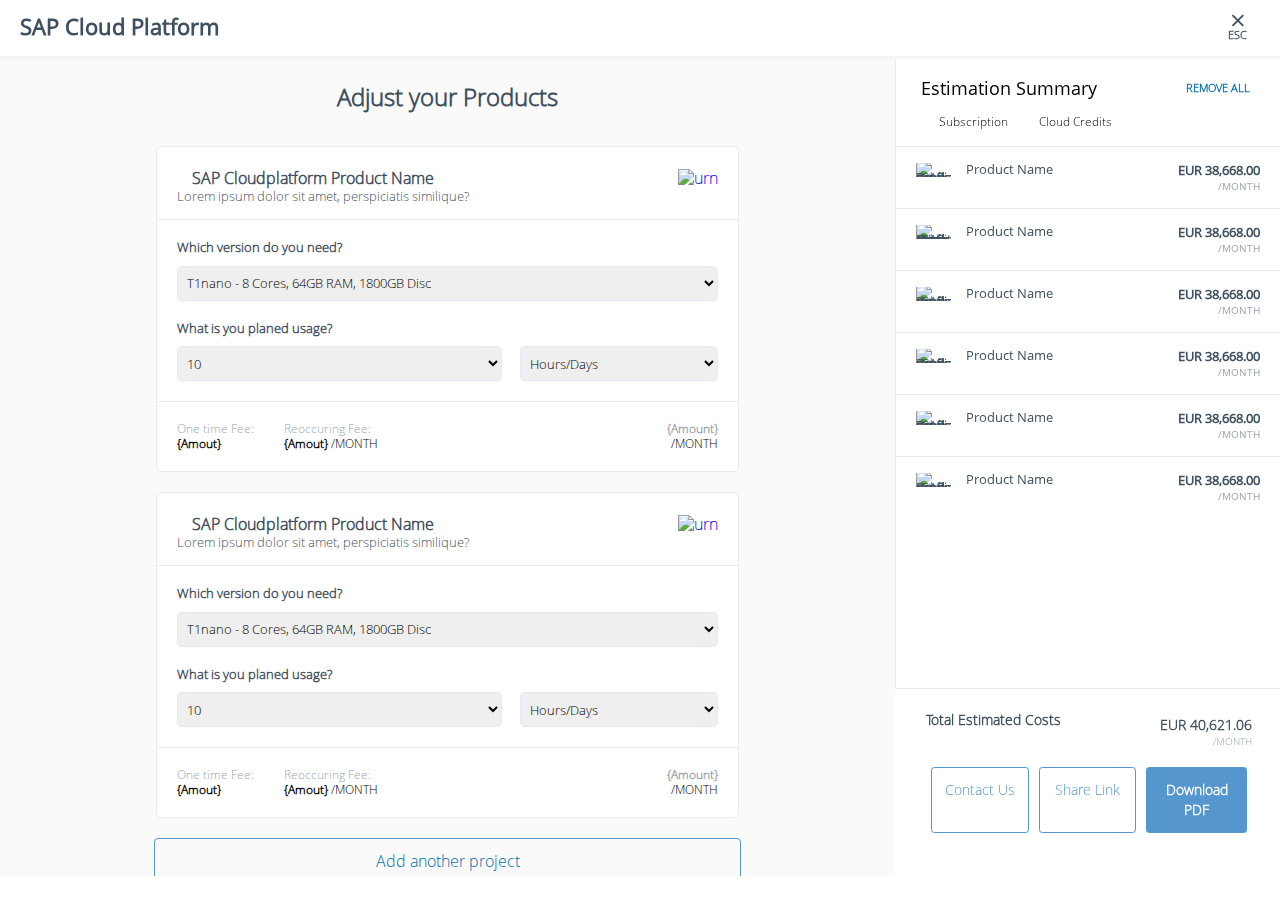
==== commit e400d612: "add" ====
--- a/Estimator.html
+++ b/Estimator.html
@@ -4,38 +4,38 @@
   <meta charset="UTF-8">
   <meta name="viewport" content="width=device-width, initial-scale=1.0">
   <meta http-equiv="X-UA-Compatible" content="ie=edge">
-  <link rel="stylesheet" href="css/main.css">
+  <link rel="stylesheet" href="css/style.css">
   <title>Estimator</title>
 </head>
     <body>
       <header>
         <div class = "Main-header">
-          <a class = "Text-header-page" href="#"><strong>SAP</strong>Cloud Platform</a>
+          <a class = "Text-header-page" href="#"><strong>SAP</strong> Cloud Platform</a>
           <a class = "header-page-exit" href="#">
-            <span class = "header-page header-x">×</span>
+            <span class = "header-page header-x">×</span>    <!-- Element esc from page -->
           <div class = "header-page header-page-exit-text">ESC</div>
           </a>
         </div>
       </header>
-      <div class = "body-page">
-        <div class = "body page body-article">
-          <div class = "body-page text-form">
+      <div class = "body-page">   <!-- all blocks on the page -->
+        <div class = "body page body-article">   <!-- left side block -->
+          <div class = "body-page body-article_text-form">    <!-- table of contents -->
               <p><strong>Adjust your Products</strong></p>
             </div>
-              <div class ="first-page-form">
-              <div class = "first-header-form">
+              <div class ="page-form">     <!-- page form products -->
+              <div class = "header-form">
                 <a class = "header-form-urn" href="#"> <img src="image/Urn.png" alt="urn"></a>
                 <div class = "image-form">
                   <img src="image/Photo-1.png" alt="">
                 </div>
                 <a class = "header-form-text" href="#">SAP Cloudplatform Product Name</a>
-                <div class = "header-form-pod-text">Lorem ipsum dolor sit amet, perspiciatis similique?</div>
+                <div class = "header-form_under-text">Lorem ipsum dolor sit amet, perspiciatis similique?</div>
               </div>
-                  <div class = "first-page-line">
-                    <div class="form-select-first">
+                  <div class = "form-line">
+                    <div class="form-select-first">    <!-- select section -->
                       <form action="/echo" method="post">
                    <label for="version">Which version do you need?</label>
-                   <select class ="version" name="version">
+                   <select class ="form-select_under-first" name="version">
                        <optgroup label="Version 1x">
                            <option value="T1nano - 8 Cores, 64GB RAM, 1800GB Disc">T1nano - 8 Cores, 64GB RAM, 1800GB Disc</option>
                            <option value="T1nano - 16 Cores, 64GB RAM, 1800GB Disc">T1nano - 16 Cores, 64GB RAM, 1800GB Disc</option>
@@ -51,18 +51,18 @@
                        </optgroup>
                    </select>
                </div>
-                    <div class="one-third-width">
+                    <div class="form_under-second">   <!-- another select section -->
                       <label for="planed">What is you planed usage?</label>
-                      <select class = "planed" name="planed">
+                      <select class = "select_under_second" name="planed">
                               <option value="10">10</option>
                               <option value="11">11</option>
                               <option value="12">12</option>
                               <option value="13">13</option>
                               <option value="14">14</option>
                       </select>
-                    </div>
-                    <div class="two-third-width">
-                      <select class ="time" name="time">
+                    </div>    <!-- another select section -->
+                    <div class="form_under-third">
+                      <select class ="select_under_third" name="time">
                               <option value="Hours/Days">Hours/Days</option>
                               <option value="Hours/Days">Hours/Days</option>
                               <option value="Hours/Days">Hours/Days</option>
@@ -70,22 +70,22 @@
                       </select>
                     </div>
                     </div>
-                    <div class = "footer-form-text">
-                      <div class = "pricing">
+                    <div class = "form-footer-text">     <!-- The lower part of the form where prices for the product are indicated  -->
+                      <div class = "form-pricing">
                           <div class = "pricing-item pricing-item-left">
-                            <div class = "pricing-label">
+                            <div class = "form-pricing-label">
                                 <span>One time Fee:</span>
                             </div>
                             <strong>{Amout}</strong>
                         </div>
                         <div class = "pricing-item pricing-item-left">
-                          <div class = "pricing-label">
+                          <div class = "form-pricing-label">
                               <span>Reoccuring Fee:</span>
                           </div>
                           <strong>{Amout}</strong> /MONTH
                       </div>
                       <div class = "pricing-item pricing-item-right">
-                        <div class = "pricing-label">
+                        <div class = "form-pricing-label">
                             <strong><span>{Amount}</span></strong>
                         </div>
                          /MONTH
@@ -94,21 +94,21 @@
                     </div>
                     </form>
                 </div>
-                <!-- НАЧАЛО ВТОРОЙ ФОРМЫ  -->
-                <div class ="first-page-form">
-                <div class = "first-header-form">
+                <!-- THE BEGINNING OF THE SECOND FORM  -->
+                <div class ="page-form">
+                <div class = "header-form">
                   <a class = "header-form-urn" href="#"> <img src="image/Urn.png" alt="urn"></a>
                   <div class = "image-form">
-                    <img src="image/Photo-2.png" alt="">
+                    <img src="image/Photo-1.png" alt="">
                   </div>
-                  <a class = "header-form-text" href="#">Product Name</a>
-                  <div class = "header-form-pod-text">Lorem Libero quo at dicta, a id eaque nam illum maxime nesciunt expedita placeat quis quasi, autem qui repellat eum eius, commodi soluta. unt reprehenderit maiores! ipsum dolor sit amet, </div>
-                </div>
-                    <div class = "first-page-line">
+                  <a class = "header-form-text" href="#">SAP Cloudplatform Product Name</a>
+                  <div class = "header-form_under-text">Lorem ipsum dolor sit amet, perspiciatis similique?</div>
+                </div>
+                    <div class = "form-line">
                       <div class="form-select-first">
                         <form action="/echo" method="post">
                      <label for="version">Which version do you need?</label>
-                     <select class ="version" name="version">
+                     <select class ="form-select_under-first" name="version">
                          <optgroup label="Version 1x">
                              <option value="T1nano - 8 Cores, 64GB RAM, 1800GB Disc">T1nano - 8 Cores, 64GB RAM, 1800GB Disc</option>
                              <option value="T1nano - 16 Cores, 64GB RAM, 1800GB Disc">T1nano - 16 Cores, 64GB RAM, 1800GB Disc</option>
@@ -124,9 +124,9 @@
                          </optgroup>
                      </select>
                  </div>
-                      <div class="one-third-width">
+                      <div class="form_under-second">
                         <label for="planed">What is you planed usage?</label>
-                        <select class = "planed" name="planed">
+                        <select class = "select_under_second" name="planed">
                                 <option value="10">10</option>
                                 <option value="11">11</option>
                                 <option value="12">12</option>
@@ -134,8 +134,8 @@
                                 <option value="14">14</option>
                         </select>
                       </div>
-                      <div class="two-third-width">
-                        <select class ="time" name="time">
+                      <div class="form_under-third">
+                        <select class ="select_under_third" name="time">
                                 <option value="Hours/Days">Hours/Days</option>
                                 <option value="Hours/Days">Hours/Days</option>
                                 <option value="Hours/Days">Hours/Days</option>
@@ -143,22 +143,22 @@
                         </select>
                       </div>
                       </div>
-                      <div class = "footer-form-text">
-                        <div class = "pricing">
+                      <div class = "form-footer-text">
+                        <div class = "form-pricing">
                             <div class = "pricing-item pricing-item-left">
-                              <div class = "pricing-label">
+                              <div class = "form-pricing-label">
                                   <span>One time Fee:</span>
                               </div>
                               <strong>{Amout}</strong>
                           </div>
                           <div class = "pricing-item pricing-item-left">
-                            <div class = "pricing-label">
+                            <div class = "form-pricing-label">
                                 <span>Reoccuring Fee:</span>
                             </div>
                             <strong>{Amout}</strong> /MONTH
                         </div>
                         <div class = "pricing-item pricing-item-right">
-                          <div class = "pricing-label">
+                          <div class = "form-pricing-label">
                               <strong><span>{Amount}</span></strong>
                           </div>
                            /MONTH
@@ -167,10 +167,10 @@
                       </div>
                       </form>
                   </div>
-                  <!--КНОПКА С ДОБОВЛЕНИЕМ ПРОДУКТА-->
-             <a class="buttons-project" href="#">Add another project</a>
+                  <!-- BUTTON WITH ADDED PRODUCT -->
+             <a class="buttons-project" href="#">Add another project</a>     <!-- add button  -->
              <div class = "footer-text">
-               <span class = "estimator-disclamer">Disclamer</span>
+               <span class = "estimator-disclamer">Disclamer</span>    <!-- disclamer -->
                 <div class = "estimator-disclamer-info">
                   <p class = "estimator-disclamer-interest">
                     Check with our sales representatives for futher availability details.
@@ -190,7 +190,7 @@
              </div>
           </div>
 
-          <!--ПРАВАЯ ЧАСТЬ -->
+          <!-- RIGHT PART -->
           <div class = "body-page body-aside">
             <div class = "estimator-scrollable">
                 <div class = "estimator-list-header">
@@ -214,194 +214,175 @@
               </span>
             </div>
                 </div>
-
                 <ul class="estimator-list">
-          <li class="ng-tns-c16-1 ng-star-inserted">
-                <div class="ng-tns-c16-1">
-                    <scp-product-img class="estimator-list-img product-img-small" ng-reflect-product="[object Object]" ng-reflect-img-small="true">
+          <li class="ng-star-inserted">
+                    <scp-product-img class="estimator-list-img product-img-small" >
                       <div class="card-img-wrap">
                         <img class="img-right-side" src="https://digitalmarketplace-sapcpprd.s3.eu-central-1.amazonaws.com/NXHHv5y8qZjiifaz6rmudNCPWlXv4IF2bHXxAHHkaqKVnkeYZr4auHcY7EwPoeoZ.svg" alt="icon of product SAP Predictive service">
                         </div>
                       </scp-product-img>
-                    <div class="estimator-list-detail" ng-reflect-klass="estimator-list-detail" ng-reflect-ng-class="[object Object]">
-                      <span class="estimator-list-name" ng-reflect-klass="estimator-list-name" ng-reflect-ng-class="[object Object]">
+                    <div class="estimator-list-detail">
+                      <span class="estimator-list-name">
                         Product Name
                       </span>
-                    <div class="estimator-list-hint ng-tns-c16-1 ng-star-inserted">
-                        <svg class="sprite-icon ng-tns-c16-1 ng-star-inserted">
+                    <div class="estimator-list-hint ng-star-inserted">
+                        <svg class="sprite-icon ng-star-inserted">
                           Subscription
-                          <use class="ng-tns-c16-1" xlink:href="https://cloudplatform.sap.com/dmp/capabilities/us(estimator:estimator/noScroll)#subscription"></use>
+                          <use xlink:href="https://cloudplatform.sap.com/dmp/capabilities/us(estimator:estimator/noScroll)#subscription"></use>
                         </svg>
                       </div>
                     </div>
                     <div class="estimator-price">
-                        <span class="estimator-price-amount ng-tns-c16-1 ng-star-inserted">
+                        <span class="estimator-price-amount ng-star-inserted">
                               EUR 38,668.00
                         </span>
-                    <div class="estimator-price-label ng-tns-c16-1 ng-star-inserted">
+                    <div class="estimator-price-label ng-star-inserted">
                       /Month
                     </div>
                     </div>
-                    <div class="ng-tns-c16-1" style="clear:both"></div>
-                  </div>
                 </li>
-  <li class="ng-tns-c16-1 ng-star-inserted">
-        <div class="ng-tns-c16-1">
-            <scp-product-img class="estimator-list-img product-img-small" ng-reflect-product="[object Object]" ng-reflect-img-small="true">
+  <li class="ng-star-inserted">
+            <scp-product-img class="estimator-list-img product-img-small">
               <div class="card-img-wrap">
                 <img class="img-right-side" src="https://digitalmarketplace-sapcpprd.s3.eu-central-1.amazonaws.com/I8b4OT_Ign8tsfJWsGh6c31cNjN-tS3lSZnSQmn9nbvzVw5x6X3ue1V_dPcUhJgu.svg" alt="icon of product SAP Data Quality Management, microservices ">
                 </div>
               </scp-product-img>
-            <div class="estimator-list-detail" ng-reflect-klass="estimator-list-detail" ng-reflect-ng-class="[object Object]">
-              <span class="estimator-list-name" ng-reflect-klass="estimator-list-name" ng-reflect-ng-class="[object Object]">
+            <div class="estimator-list-detail">
+              <span class="estimator-list-name">
                 Product Name
               </span>
-            <div class="estimator-list-hint ng-tns-c16-1 ng-star-inserted">
-                <svg class="sprite-icon ng-tns-c16-1 ng-star-inserted">
+            <div class="estimator-list-hint ng-star-inserted">
+                <svg class="sprite-icon ng-star-inserted">
                   Subscription
-                  <use class="ng-tns-c16-1" xlink:href="https://cloudplatform.sap.com/dmp/capabilities/us(estimator:estimator/noScroll)#subscription"></use>
+                  <use xlink:href="https://cloudplatform.sap.com/dmp/capabilities/us(estimator:estimator/noScroll)#subscription"></use>
                 </svg>
               </div>
             </div>
             <div class="estimator-price">
-                <span class="estimator-price-amount ng-tns-c16-1 ng-star-inserted">
+                <span class="estimator-price-amount ng-star-inserted">
                       EUR 38,668.00
                 </span>
-            <div class="estimator-price-label ng-tns-c16-1 ng-star-inserted">
+            <div class="estimator-price-label ng-star-inserted">
               /Month
             </div>
             </div>
-            <div class="ng-tns-c16-1" style="clear:both"></div>
-          </div>
         </li>
-      <li class="ng-tns-c16-1 ng-star-inserted">
-            <div class="ng-tns-c16-1">
-                <scp-product-img class="estimator-list-img product-img-small" ng-reflect-product="[object Object]" ng-reflect-img-small="true">
+      <li class="ng-star-inserted">
+                <scp-product-img class="estimator-list-img product-img-small">
                   <div class="card-img-wrap">
                     <img class="img-right-side" src="https://digitalmarketplace-sapcpprd.s3.eu-central-1.amazonaws.com/NXHHv5y8qZjiifaz6rmudNCPWlXv4IF2bHXxAHHkaqKVnkeYZr4auHcY7EwPoeoZ.svg" alt="icon of product SAP Predictive service">
                     </div>
                   </scp-product-img>
-                <div class="estimator-list-detail" ng-reflect-klass="estimator-list-detail" ng-reflect-ng-class="[object Object]">
-                  <span class="estimator-list-name" ng-reflect-klass="estimator-list-name" ng-reflect-ng-class="[object Object]">
+                <div class="estimator-list-detail">
+                  <span class="estimator-list-name">
                     Product Name
                   </span>
-                <div class="estimator-list-hint ng-tns-c16-1 ng-star-inserted">
-                    <svg class="sprite-icon ng-tns-c16-1 ng-star-inserted">
+                <div class="estimator-list-hint ng-star-inserted">
+                    <svg class="sprite-icon ng-star-inserted">
                       Subscription
                       <use class="ng-tns-c16-1" xlink:href="https://cloudplatform.sap.com/dmp/capabilities/us(estimator:estimator/noScroll)#subscription"></use>
                     </svg>
                   </div>
                 </div>
                 <div class="estimator-price">
-                    <span class="estimator-price-amount ng-tns-c16-1 ng-star-inserted">
+                    <span class="estimator-price-amount ng-star-inserted">
                           EUR 38,668.00
                     </span>
-                <div class="estimator-price-label ng-tns-c16-1 ng-star-inserted">
+                <div class="estimator-price-label ng-star-inserted">
                   /Month
                 </div>
                 </div>
-                <div class="ng-tns-c16-1" style="clear:both"></div>
-              </div>
             </li>
-          <li class="ng-tns-c16-1 ng-star-inserted">
-                <div class="ng-tns-c16-1">
-                    <scp-product-img class="estimator-list-img product-img-small" ng-reflect-product="[object Object]" ng-reflect-img-small="true">
+          <li class="ng-star-inserted">
+                    <scp-product-img class="estimator-list-img product-img-small">
                       <div class="card-img-wrap">
                         <img class="img-right-side" src="https://digitalmarketplace-sapcpprd.s3.eu-central-1.amazonaws.com/NXHHv5y8qZjiifaz6rmudNCPWlXv4IF2bHXxAHHkaqKVnkeYZr4auHcY7EwPoeoZ.svg" alt="icon of product SAP Predictive service">
                         </div>
                       </scp-product-img>
-                    <div class="estimator-list-detail" ng-reflect-klass="estimator-list-detail" ng-reflect-ng-class="[object Object]">
-                      <span class="estimator-list-name" ng-reflect-klass="estimator-list-name" ng-reflect-ng-class="[object Object]">
+                    <div class="estimator-list-detail">
+                      <span class="estimator-list-name">
                         Product Name
                       </span>
-                    <div class="estimator-list-hint ng-tns-c16-1 ng-star-inserted">
-                        <svg class="sprite-icon ng-tns-c16-1 ng-star-inserted">
+                    <div class="estimator-list-hint ng-star-inserted">
+                        <svg class="sprite-icon ng-star-inserted">
                           Subscription
-                          <use class="ng-tns-c16-1" xlink:href="https://cloudplatform.sap.com/dmp/capabilities/us(estimator:estimator/noScroll)#subscription"></use>
+                          <use xlink:href="https://cloudplatform.sap.com/dmp/capabilities/us(estimator:estimator/noScroll)#subscription"></use>
                         </svg>
                       </div>
                     </div>
                     <div class="estimator-price">
-                        <span class="estimator-price-amount ng-tns-c16-1 ng-star-inserted">
+                        <span class="estimator-price-amount ng-star-inserted">
                               EUR 38,668.00
                         </span>
-                    <div class="estimator-price-label ng-tns-c16-1 ng-star-inserted">
+                    <div class="estimator-price-label ng-star-inserted">
                       /Month
                     </div>
                     </div>
-                    <div class="ng-tns-c16-1" style="clear:both"></div>
-                  </div>
                 </li>
-              <li class="ng-tns-c16-1 ng-star-inserted">
-                    <div class="ng-tns-c16-1">
-                        <scp-product-img class="estimator-list-img product-img-small" ng-reflect-product="[object Object]" ng-reflect-img-small="true">
+              <li class="ng-star-inserted">
+                        <scp-product-img class="estimator-list-img product-img-small">
                           <div class="card-img-wrap">
                             <img class="img-right-side" src="https://digitalmarketplace-sapcpprd.s3.eu-central-1.amazonaws.com/NXHHv5y8qZjiifaz6rmudNCPWlXv4IF2bHXxAHHkaqKVnkeYZr4auHcY7EwPoeoZ.svg" alt="icon of product SAP Predictive service">
                             </div>
                           </scp-product-img>
-                        <div class="estimator-list-detail" ng-reflect-klass="estimator-list-detail" ng-reflect-ng-class="[object Object]">
-                          <span class="estimator-list-name" ng-reflect-klass="estimator-list-name" ng-reflect-ng-class="[object Object]">
+                        <div class="estimator-list-detail">
+                          <span class="estimator-list-name">
                             Product Name
                           </span>
-                        <div class="estimator-list-hint ng-tns-c16-1 ng-star-inserted">
-                            <svg class="sprite-icon ng-tns-c16-1 ng-star-inserted">
+                        <div class="estimator-list-hint ng-star-inserted">
+                            <svg class="sprite-icon ng-star-inserted">
                               Subscription
-                              <use class="ng-tns-c16-1" xlink:href="https://cloudplatform.sap.com/dmp/capabilities/us(estimator:estimator/noScroll)#subscription"></use>
+                              <use xlink:href="https://cloudplatform.sap.com/dmp/capabilities/us(estimator:estimator/noScroll)#subscription"></use>
                             </svg>
                           </div>
                         </div>
                         <div class="estimator-price">
-                            <span class="estimator-price-amount ng-tns-c16-1 ng-star-inserted">
+                            <span class="estimator-price-amount ng-star-inserted">
                                   EUR 38,668.00
                             </span>
-                        <div class="estimator-price-label ng-tns-c16-1 ng-star-inserted">
+                        <div class="estimator-price-label ng-star-inserted">
                           /Month
                         </div>
                         </div>
-                        <div class="ng-tns-c16-1" style="clear:both"></div>
-                      </div>
                     </li>
-                  <li class="ng-tns-c16-1 ng-star-inserted">
-                        <div class="ng-tns-c16-1">
-                            <scp-product-img class="estimator-list-img product-img-small" ng-reflect-product="[object Object]" ng-reflect-img-small="true">
+                  <li class="ng-star-inserted">
+                            <scp-product-img class="estimator-list-img product-img-small">
                               <div class="card-img-wrap">
                                 <img class="img-right-side" src="https://digitalmarketplace-sapcpprd.s3.eu-central-1.amazonaws.com/NXHHv5y8qZjiifaz6rmudNCPWlXv4IF2bHXxAHHkaqKVnkeYZr4auHcY7EwPoeoZ.svg" alt="icon of product SAP Predictive service">
                                 </div>
                               </scp-product-img>
-                            <div class="estimator-list-detail" ng-reflect-klass="estimator-list-detail" ng-reflect-ng-class="[object Object]">
-                              <span class="estimator-list-name" ng-reflect-klass="estimator-list-name" ng-reflect-ng-class="[object Object]">
+                            <div class="estimator-list-detail">
+                              <span class="estimator-list-name">
                                 Product Name
                               </span>
-                            <div class="estimator-list-hint ng-tns-c16-1 ng-star-inserted">
-                                <svg class="sprite-icon ng-tns-c16-1 ng-star-inserted">
+                            <div class="estimator-list-hint ng-star-inserted">
+                                <svg class="sprite-icon ng-star-inserted">
                                   Subscription
-                                  <use class="ng-tns-c16-1" xlink:href="https://cloudplatform.sap.com/dmp/capabilities/us(estimator:estimator/noScroll)#subscription"></use>
+                                  <use  xlink:href="https://cloudplatform.sap.com/dmp/capabilities/us(estimator:estimator/noScroll)#subscription"></use>
                                 </svg>
                               </div>
                             </div>
                             <div class="estimator-price">
-                                <span class="estimator-price-amount ng-tns-c16-1 ng-star-inserted">
+                                <span class="estimator-price-amount ng-star-inserted">
                                       EUR 38,668.00
                                 </span>
-                            <div class="estimator-price-label ng-tns-c16-1 ng-star-inserted">
+                            <div class="estimator-price-label ng-star-inserted">
                               /Month
                             </div>
                             </div>
-                            <div class="ng-tns-c16-1" style="clear:both"></div>
-                          </div>
                         </li>
                   </ul>
             </div>
-            <!-- КНОПКИ И НИЗ ПРАВОЙ ЧАСТИ ФОРМЫ  -->
+            <!-- BUTTONS AND LOWER RIGHT PART OF THE BLOCK  -->
             <div class="estimator-summary">
-            <ul class="ng-tns-c14-1">
-                <li class="estimator-total ng-tns-c14-1 ng-star-inserted">
+            <ul>
+                <li class="estimator-total ng-star-inserted">
                     <span class="estimator-name-cost-footer">Total Estimated Costs</span>
                     <div class="estimator-price">
                         <span class="estimator-price-amount-footer">
                           EUR 40,621.06
                         </span>
-                      <div class="estimator-price-label ng-tns-c14-1 ng-star-inserted">/Month</div>
+                      <div class="estimator-price-label ng-star-inserted">/Month</div>
                     </div>
                 </li>
                 <li class="estimator-btns">
@@ -411,12 +392,8 @@
                 </li>
             </ul>
         </div>
-            <!-- КОНЕЦ КНОПКИ И НИЗ ПРАВОЙ ЧАСТИ ФОРМЫ  -->
+            <!-- ENDS BUTTONS AND LOWER RIGHT PART OF THE BLOCK  -->
           </div>
       </div>
     </body>
 </html>
-
-<!--То что лежит на гите старенькое(вчера выкладывал),
-я сегодня выложу в 12 ночи,
-может в 3 ночи на гит, то что успею сегодня сделать, завтра с утра посмотришь что там да как.  -->
--- a/css/style.css
+++ b/css/style.css
@@ -0,0 +1,493 @@
+@font-face {
+  font-family: "OpenSansRegular";
+  src: url("../fonts/OpenSans/OpenSansRegular.eot");
+  src: url("../fonts/OpenSans/OpenSansRegular.eot?#iefix") format("embedded-opentype"), url("../fonts/OpenSans/OpenSansRegular.woff") format("woff"), url("../fonts/OpenSans/OpenSansRegular.ttf") format("truetype");
+  font-style: normal;
+  font-weight: normal;
+}
+@font-face {
+  font-family: "OpenSansLight";
+  src: url("../fonts/OpenSans/OpenSansLight.eot");
+  src: url("../fonts/OpenSans/OpenSansLight.eot?#iefix") format("embedded-opentype"), url("../fonts/OpenSans/OpenSansLight.woff") format("woff"), url("../fonts/OpenSans/OpenSansLight.ttf") format("truetype");
+  font-style: normal;
+  font-weight: normal;
+}
+@font-face {
+  font-family: "OpenSansBold";
+  src: url("../fonts/OpenSans/OpenSansBold.eot");
+  src: url("../fonts/OpenSans/OpenSansBold.eot?#iefix") format("embedded-opentype"), url("../fonts/OpenSans/OpenSansBold.woff") format("woff"), url("../fonts/OpenSans/OpenSansBold.ttf") format("truetype");
+  font-style: normal;
+  font-weight: normal;
+}
+body {
+  display: block;
+  margin: 0;
+  font-family: "OpenSansLight";
+  line-height: 1.2;
+  height: 100%;
+  position: fixed;
+}
+html {
+  height: 100%;
+}
+a {
+  text-decoration: none;
+}
+label {
+  color: #3F5060;
+  display: block;
+  margin-bottom: 5px;
+  margin: 10px;
+  margin-left: 0px;
+  margin-top: 0px;
+  font-weight: 600;
+  font-size: 13px;
+}
+ul {
+  list-style: none;
+  padding-left: 0;
+  font-size: 13px;
+  color: #3f5060;
+}
+.page-first-flex {
+  width: 100%;
+  height: 80%;
+  position: fixed;
+  display: flex;
+  align-items: center;
+  align-content: center;
+  justify-content: center;
+  flex-direction: column;
+}
+.Main-header {
+  width: 100%;
+  height: 100%;
+  display: flex;
+  justify-content: space-between;
+  border-bottom: 3px solid whitesmoke;
+  /* Параметры границы */
+  padding: 13px 0px;
+}
+.body-page {
+  display: flex;
+  flex: 1;
+}
+.body-article {
+  flex: 1;
+  width: 100%;
+  display: flex;
+  align-items: center;
+  flex-direction: column;
+  overflow-Y: auto;
+  overflow-x: hidden;
+  height: calc(90.8vh);
+  background-color: #fafafa;
+}
+.page-form {
+  display: block;
+  width: 65%;
+  background-color: #ffffff;
+  border: 1px solid #e9ebec;
+  border-radius: 5px;
+  text-align: left;
+  margin: 10px;
+}
+.body-aside {
+  flex: 0 0 30vw;
+  float: left;
+  position: relative;
+  height: 100%;
+  border-left: 1px solid #e9ebec;
+}
+.page-first-flex-button {
+  margin: 30px;
+}
+.button_size_color {
+  font-weight: 700;
+  color: #ffffff;
+  text-decoration: none;
+  font-size: 20px;
+  padding: 13px;
+  border-radius: 4px;
+  background: #427cac;
+  box-shadow: 0 -1px #266396 inset;
+  transition: 0.2s;
+  font-family: "OpenSansLight";
+}
+.button_size_color:hover {
+  background: #1d4f78;
+}
+.button_size_color:active {
+  background: #427cac;
+  box-shadow: 0 2px #266396 inset;
+}
+.buttons-project {
+  display: block;
+  margin-top: 10px;
+  text-align: center;
+  border: 1px solid #5496cd;
+  text-decoration: none;
+  padding: .75rem 1.25rem;
+  font-weight: 400;
+  line-height: 1.25rem;
+  border-radius: 4px;
+  color: #0070b1;
+  width: 61%;
+  transition: 0.2s;
+}
+.buttons-project:hover {
+  border: 2px solid #1d4f78;
+}
+.buttons-project:active {
+  border: 2px solid #1d4f78;
+}
+.estimator-btns {
+  display: flex;
+  flex-wrap: nowrap;
+  justify-content: space-between;
+  width: calc(100%);
+  position: absolute;
+  bottom: 0;
+}
+.btn-outline-primary {
+  margin: 0 5px 0 5px;
+  min-width: 70px;
+  line-height: 1.25rem;
+  padding: .7625rem .8rem;
+  font-size: .875rem;
+  text-align: center;
+  color: #5496cd;
+  border-radius: .2rem;
+  border: 1px solid #5496cd;
+  transition: 0.4s;
+  font-family: "OpenSansLight";
+}
+.btn-outline-primary:hover {
+  border: 2px solid #5496cd;
+}
+.btn-outline-primary:active {
+  background: #427cac;
+  box-shadow: 0 2px #266396 inset;
+}
+.btn-pdf {
+  color: #ffffff;
+  font-weight: 600;
+  background-color: #5496cd;
+}
+.btn-pdf:hover {
+  background-color: #477fad;
+}
+.page-first-image {
+  margin: 20px;
+}
+.sprite-icon {
+  max-height: 0.8125rem;
+  width: 0.8125rem;
+  margin-right: 2px;
+  fill: #0070b1;
+  stroke: #0070b1;
+}
+.estimator-list-img {
+  float: left;
+  margin-right: 15px;
+  display: block;
+}
+.img-right-side {
+  overflow: hidden;
+  text-align: center;
+  max-width: 35px;
+  max-height: 35px;
+  position: relative;
+  bottom: 20%;
+}
+.product-img-small,
+.card-img-wrap {
+  margin-bottom: 0;
+  height: 35px;
+  width: 35px;
+  text-align: center;
+}
+.page-first-flex_text_area {
+  color: #3f5060;
+  font-size: 35px;
+  font-family: "OpenSansLight";
+}
+.page-first-flex-helping_text_area {
+  color: #77838e;
+  font-size: 20px;
+  margin: 5px;
+  font-family: "OpenSansLight";
+}
+.Text-header-page {
+  font-size: 22px;
+  font-family: "OpenSansRegular";
+  color: #3f5060;
+  max-height: 20px;
+  vertical-align: sub;
+  margin-left: 20px;
+  font-weight: 900;
+}
+.body-article_text-form {
+  display: block;
+  font-size: 24px;
+  font-weight: 400;
+  color: #3f5060;
+}
+.estimator-disclamer-info {
+  color: #9ca4ac;
+  line-height: 14px;
+}
+.estimator-disclamer-interest {
+  margin: 15px 0;
+  color: #3f5060;
+}
+.estimator-name-cost-footer {
+  font-size: 0.9rem;
+  line-height: 4px;
+  font-weight: 600;
+  padding-top: 6px;
+}
+.header-page-exit {
+  font-size: 1.5rem;
+  font-weight: 400;
+  line-height: .875rem;
+  color: #3f5060;
+  text-align: center;
+  float: right;
+  margin-left: 50px;
+}
+.header-page-exit a {
+  transition: color .2s;
+}
+.header-page-exit-text {
+  text-transform: uppercase;
+  font-size: 11px;
+  font-weight: 900;
+  line-height: 1rem;
+  margin-right: 33px;
+}
+.header-x {
+  font-size: 1.5rem;
+  font-weight: 900;
+  line-height: .875rem;
+  color: #3f5060;
+  float: right;
+  text-align: center;
+  margin-right: 35px;
+}
+.estimator-remove-all {
+  color: #0070b1;
+  text-transform: uppercase;
+  position: absolute;
+  right: 30px;
+  top: 22px;
+  font-size: 0.6875rem;
+  font-weight: 600;
+}
+.header-form {
+  display: block;
+  flex-direction: row;
+  padding: 20px;
+  padding-top: 22px;
+  padding-bottom: 15px;
+}
+.header-form-urn {
+  float: right;
+}
+.image-form {
+  margin-right: 15px;
+  float: left;
+}
+.header-form-text {
+  color: #3f5060;
+  font-weight: 700;
+  line-height: 1.1;
+  text-overflow: ellipsis;
+  overflow: hidden;
+  white-space: nowrap;
+  font-size: 1rem;
+  margin-top: 6px;
+  margin-bottom: 3px;
+  padding-right: 30px;
+}
+.header-form_under-text {
+  color: #3f5060;
+  font-size: 0.8125rem;
+  line-height: 1rem;
+  text-overflow: ellipsis;
+  overflow: hidden;
+  white-space: nowrap;
+  padding-right: 30px;
+}
+.form-line {
+  padding: 20px;
+  border-top: 1px solid #e9ebec;
+  border-bottom: 1px solid #e9ebec;
+}
+.form_under-second {
+  display: inline-block;
+  margin-right: -4px;
+  width: 63.3%;
+}
+.form_under-third {
+  display: inline-block;
+  margin-right: -4px;
+  width: 36.6%;
+}
+.footer-text {
+  display: block;
+  margin-top: 3.125rem;
+  border-top: 1px solid #e9ebec;
+  padding-top: .725rem;
+  font-size: 0.6875rem;
+  text-align: left;
+  width: 66%;
+  font-family: "OpenSansLight";
+}
+.form-pricing {
+  overflow: hidden;
+  font-weight: 400;
+  padding-bottom: 15px;
+  padding: 20px;
+}
+.pricing-item-left {
+  float: left;
+  margin-right: 30px;
+  font-size: 12px;
+}
+.pricing-item-right {
+  float: right;
+  text-align: right;
+  font-size: 12px;
+}
+.form-footer-text {
+  padding-top: 0px;
+  padding-bottom: 0px;
+}
+.form-select_under-first {
+  width: 100%;
+  height: 35px;
+  margin-bottom: 20px;
+  padding: 2px 5px;
+  font-family: "OpenSansLight";
+  border: 1px solid #e6e6fa;
+  border-radius: 5px;
+  vertical-align: middle;
+}
+.form-select_under-first:focus {
+  outline: none;
+  box-shadow: none;
+  border: solid 1px grey;
+}
+.select_under_second {
+  width: 95%;
+  height: 35px;
+  margin-bottom: 0px;
+  padding: 2px 5px;
+  font-family: "OpenSansLight";
+  border: 1px solid #e6e6fa;
+  border-radius: 5px;
+  vertical-align: middle;
+}
+.select_under_third {
+  width: 100%;
+  height: 35px;
+  margin-bottom: 0px;
+  padding: 2px 5px;
+  font-family: "OpenSansLight";
+  border: 1px solid #e6e6fa;
+  border-radius: 5px;
+  vertical-align: middle;
+}
+.estimator-scrollable {
+  overflow-Y: scroll;
+  overflow-x: hidden;
+  height: calc(70vh);
+  flex: 0 0 30vw;
+  position: relative;
+}
+.estimator-list-header {
+  padding: 5px 25px 20px;
+  border-bottom: 1px solid #e9ebec;
+}
+.estimator-list-headline {
+  line-height: 1.125rem;
+  font-size: 1.125rem;
+  font-weight: 400;
+  font-family: "OpenSansRegular";
+  margin-bottom: 0;
+}
+.estimator-list > li:not(:last-child) {
+  border-bottom: 1px solid #e9ebec;
+}
+.estimator-list > li {
+  overflow: hidden;
+  padding: 5px 20px;
+  font-family: "OpenSansRegular";
+}
+.estimator-list-detail {
+  float: left;
+  height: 35px;
+  display: flex;
+  flex-direction: column;
+  width: calc(-75%);
+}
+.estimator-list-name {
+  white-space: nowrap;
+  line-height: 3px;
+}
+.estimator-total {
+  font-size: 1rem;
+  color: #3f5060;
+  padding-bottom: .5rem;
+}
+.estimator-summary li {
+  padding: .8125rem 0;
+  position: relative;
+}
+.estimator-disclamer {
+  font-weight: 400;
+}
+.estimator-list-hint-indicator {
+  margin: 0 10px 0 0;
+  font-size: 0.75rem;
+}
+.estimator-price-amount-footer {
+  font-size: 0.9rem;
+  font-weight: 600;
+  padding-top: 6px;
+}
+.estimator-price-label {
+  font-size: 0.625rem;
+  color: #9ca4ac;
+  text-transform: uppercase;
+  font-weight: 200;
+}
+.form-pricing-label {
+  color: #9ca4ac;
+  display: block;
+}
+.estimator-price {
+  text-align: right;
+  line-height: 0rem;
+  padding-top: 2px;
+}
+.estimator-price-amount {
+  font-weight: 600;
+  padding-top: 6px;
+}
+.ng-star-inserted {
+  line-height: 0;
+  margin-top: 1rem;
+}
+.estimator-summary {
+  height: 0px;
+  width: 85%;
+  flex: 0 0 28vw;
+  border-top: 1px solid #e9ebec;
+  position: absolute;
+  bottom: 0;
+  font-weight: 400;
+  color: #9ca4ac;
+  padding: 0 30px;
+}
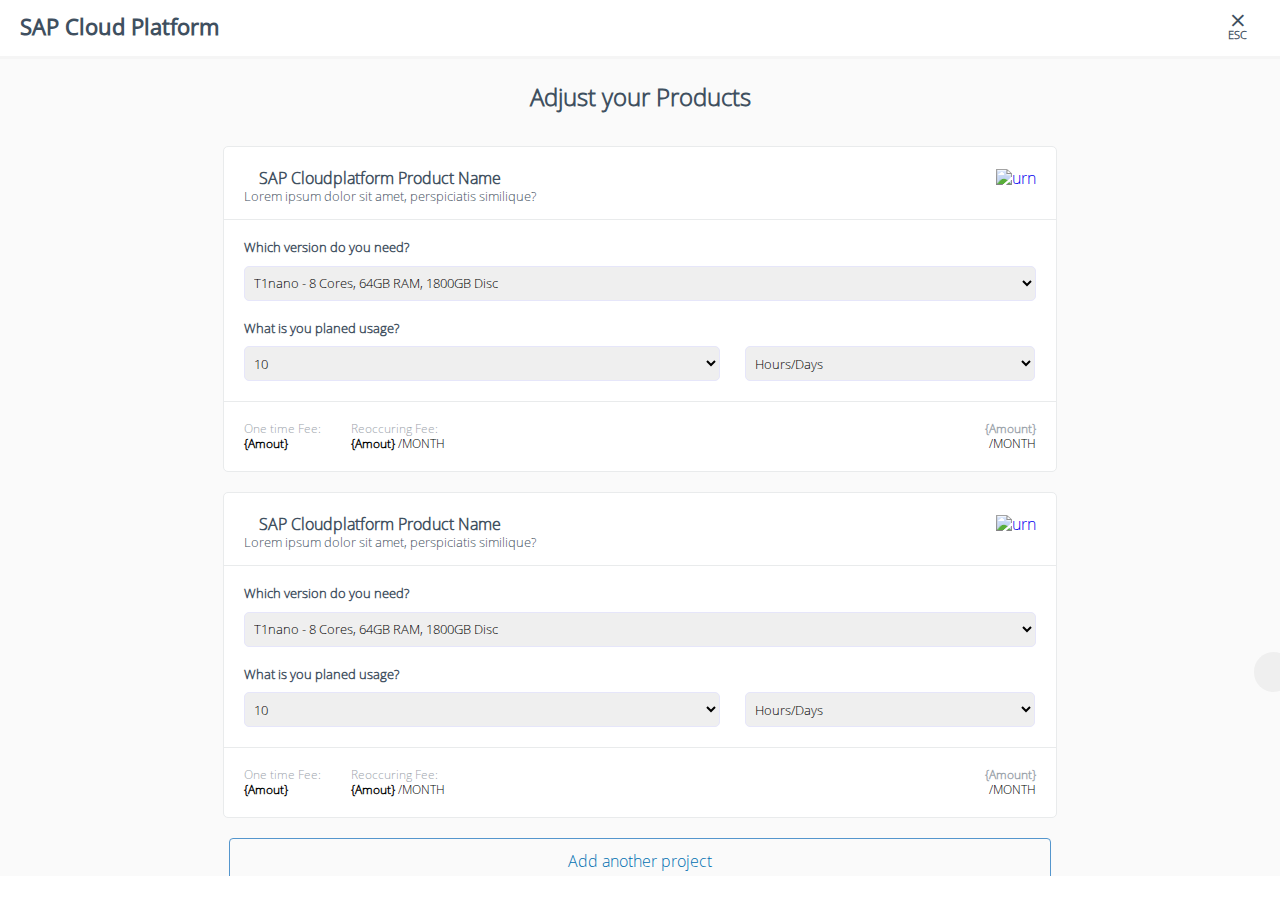
==== commit 4e273477: "Added adaptability for different devices, fixed bugs in layout, no navigation buttons" ====
--- a/Estimator.html
+++ b/Estimator.html
@@ -9,8 +9,8 @@
 </head>
     <body>
       <header>
-        <div class = "Main-header">
-          <a class = "Text-header-page" href="#"><strong>SAP</strong> Cloud Platform</a>
+        <div class = "main-header">
+          <a class = "text-header-page" href="#"><strong>SAP</strong> Cloud Platform</a>
           <a class = "header-page-exit" href="#">
             <span class = "header-page header-x">×</span>    <!-- Element esc from page -->
           <div class = "header-page header-page-exit-text">ESC</div>
@@ -19,6 +19,7 @@
       </header>
       <div class = "body-page">   <!-- all blocks on the page -->
         <div class = "body page body-article">   <!-- left side block -->
+           <button class="btn btn_trigger_aside"></button>
           <div class = "body-page body-article_text-form">    <!-- table of contents -->
               <p><strong>Adjust your Products</strong></p>
             </div>
@@ -389,11 +390,40 @@
                     <a class="btn-outline-primary" href="https://cloudplatform.sap.com/contact.html">Contact Us</a>
                     <a class="btn-outline-primary" href="">Share Link</a>
                     <a class="btn-outline-primary btn-pdf" href="">Download PDF</a>
+
                 </li>
             </ul>
         </div>
             <!-- ENDS BUTTONS AND LOWER RIGHT PART OF THE BLOCK  -->
-          </div>
+
       </div>
+    </div>
+    <script src = "js/jquery-3.3.1.js"></script>
+  <script>
+    // const buttonTriggerAside = document.querySelector('.btn_trigger_aside');
+    // buttonTriggerAside.on('click', function(){
+    //   $('.body-aside').toggle('.body-aside_visible');
+    // });
+
+         $(".btn_trigger_aside").on('click', function(){
+        $('.body-aside').toggle('.body-aside');
+      });
+  </script>
     </body>
+  <!--
+  да    1. реализовать слайдер для правого блока начиная с laptop версии;      2.
+  да    2. подкллючить jquery для scripta;                                     1.
+        3. при нажатии на карзину должно появляться затемнее, реализовать для второй формы;  8.
+        4. убрать желательно все float они бесполезны при использовании flex;  9.
+        5. читабельность кода, убрать лишнии элементы, такие как flex: 0 0 30vw и поставить flex: grown 30vw;   11.
+        6. если успею реализовать, нормальную БЭМ методологию;                 12.
+        7. компоненты неправильно разбиты, почти для каждого блока писать свой less;   13.
+        8. реализовать через media лаптоп и телефоннуб версию;                 3.
+  да    9. проблема с position: absolute разобраться;                          4.
+  да   10. убрать заглавные букввы у блоков такого не должно быть;             10.
+  да   11. разобраться с ~ В less;                                             5.
+  да   12. правую часть подправить, нижнюю часть блока не видит целый блок;    6.
+       13. использовать проценты для всего сайта, px не нужен;                 7.
+       14. Svg элементы вытянуть с того сайта где указаны координты, не ссылка. 14.
+      -->
 </html>
--- a/css/style.css
+++ b/css/style.css
@@ -25,7 +25,7 @@
   font-family: "OpenSansLight";
   line-height: 1.2;
   height: 100%;
-  position: fixed;
+  overflow: hidden;
 }
 html {
   height: 100%;
@@ -59,7 +59,7 @@
   justify-content: center;
   flex-direction: column;
 }
-.Main-header {
+.main-header {
   width: 100%;
   height: 100%;
   display: flex;
@@ -68,11 +68,17 @@
   /* Параметры границы */
   padding: 13px 0px;
 }
+@media (max-width: 767px) {
+  .main-header {
+    padding: 6px 0px;
+  }
+}
 .body-page {
   display: flex;
   flex: 1;
 }
 .body-article {
+  position: relative;
   flex: 1;
   width: 100%;
   display: flex;
@@ -92,7 +98,26 @@
   text-align: left;
   margin: 10px;
 }
+@media (max-width: 767px) {
+  .page-form {
+    width: 80%;
+  }
+}
 .body-aside {
+  display: none;
+  flex: 0 0 30vw;
+  float: left;
+  position: relative;
+  border-left: 1px solid #e9ebec;
+}
+@media (max-width: 767px) {
+  .body-aside {
+    flex-basis: 10vw;
+    display: none;
+    position: absolute;
+  }
+}
+.body-aside_visible {
   flex: 0 0 30vw;
   float: left;
   position: relative;
@@ -177,6 +202,31 @@
 .btn-pdf:hover {
   background-color: #477fad;
 }
+.btn_trigger_aside {
+  position: absolute;
+  height: 40px;
+  top: calc(45.4vh);
+  bottom: 0;
+  left: 98%;
+  margin: auto 0;
+  display: block;
+  border: 0;
+  text-decoration: none;
+  outline: none;
+  font-weight: 400;
+  border-radius: 40px;
+  color: #0070b1;
+  width: 3%;
+  transition: 0.2s;
+}
+.btn_trigger_aside:hover {
+  border: 2px solid #1d4f78;
+  outline: none;
+}
+.btn_trigger_aside:active {
+  border: 2px solid #1d4f78;
+  outline: none;
+}
 .page-first-image {
   margin: 20px;
 }
@@ -212,13 +262,18 @@
   font-size: 35px;
   font-family: "OpenSansLight";
 }
+@media (max-width: 767px) {
+  .page-first-flex_text_area {
+    font-size: 25px;
+  }
+}
 .page-first-flex-helping_text_area {
   color: #77838e;
   font-size: 20px;
   margin: 5px;
   font-family: "OpenSansLight";
 }
-.Text-header-page {
+.text-header-page {
   font-size: 22px;
   font-family: "OpenSansRegular";
   color: #3f5060;
@@ -226,6 +281,11 @@
   vertical-align: sub;
   margin-left: 20px;
   font-weight: 900;
+}
+@media (max-width: 767px) {
+  .text-header-page {
+    font-size: 19px;
+  }
 }
 .body-article_text-form {
   display: block;
@@ -290,6 +350,14 @@
   padding: 20px;
   padding-top: 22px;
   padding-bottom: 15px;
+  text-overflow: ellipsis;
+  overflow: hidden;
+}
+@media (max-width: 767px) {
+  .header-form {
+    padding-top: 12px;
+    padding: 20px;
+  }
 }
 .header-form-urn {
   float: right;
@@ -302,13 +370,15 @@
   color: #3f5060;
   font-weight: 700;
   line-height: 1.1;
-  text-overflow: ellipsis;
-  overflow: hidden;
-  white-space: nowrap;
   font-size: 1rem;
   margin-top: 6px;
   margin-bottom: 3px;
   padding-right: 30px;
+}
+@media (max-width: 767px) {
+  .header-form-text {
+    font-size: 0.8rem;
+  }
 }
 .header-form_under-text {
   color: #3f5060;
@@ -319,6 +389,11 @@
   white-space: nowrap;
   padding-right: 30px;
 }
+@media (max-width: 767px) {
+  .header-form_under-text {
+    padding-top: 6px;
+  }
+}
 .form-line {
   padding: 20px;
   border-top: 1px solid #e9ebec;
@@ -329,10 +404,22 @@
   margin-right: -4px;
   width: 63.3%;
 }
+@media (max-width: 767px) {
+  .form_under-second {
+    display: block;
+    width: 100%;
+  }
+}
 .form_under-third {
   display: inline-block;
   margin-right: -4px;
   width: 36.6%;
+}
+@media (max-width: 767px) {
+  .form_under-third {
+    display: block;
+    width: 100%;
+  }
 }
 .footer-text {
   display: block;
@@ -355,10 +442,28 @@
   margin-right: 30px;
   font-size: 12px;
 }
+@media (max-width: 767px) {
+  .pricing-item-left {
+    float: none;
+    margin-right: auto;
+    margin-bottom: 10px;
+    padding: 5px;
+    text-align: center;
+    font-size: 13px;
+    border-bottom: 1px solid #e9ebec;
+  }
+}
 .pricing-item-right {
   float: right;
   text-align: right;
   font-size: 12px;
+}
+@media (max-width: 767px) {
+  .pricing-item-right {
+    float: none;
+    font-size: 13px;
+    text-align: center;
+  }
 }
 .form-footer-text {
   padding-top: 0px;
@@ -389,6 +494,13 @@
   border-radius: 5px;
   vertical-align: middle;
 }
+@media (max-width: 767px) {
+  .select_under_second {
+    width: 100%;
+    margin-bottom: 10px;
+    box-sizing: border-box;
+  }
+}
 .select_under_third {
   width: 100%;
   height: 35px;
@@ -400,7 +512,7 @@
   vertical-align: middle;
 }
 .estimator-scrollable {
-  overflow-Y: scroll;
+  overflow-Y: auto;
   overflow-x: hidden;
   height: calc(70vh);
   flex: 0 0 30vw;
@@ -481,7 +593,7 @@
   margin-top: 1rem;
 }
 .estimator-summary {
-  height: 0px;
+  height: 132px;
   width: 85%;
   flex: 0 0 28vw;
   border-top: 1px solid #e9ebec;
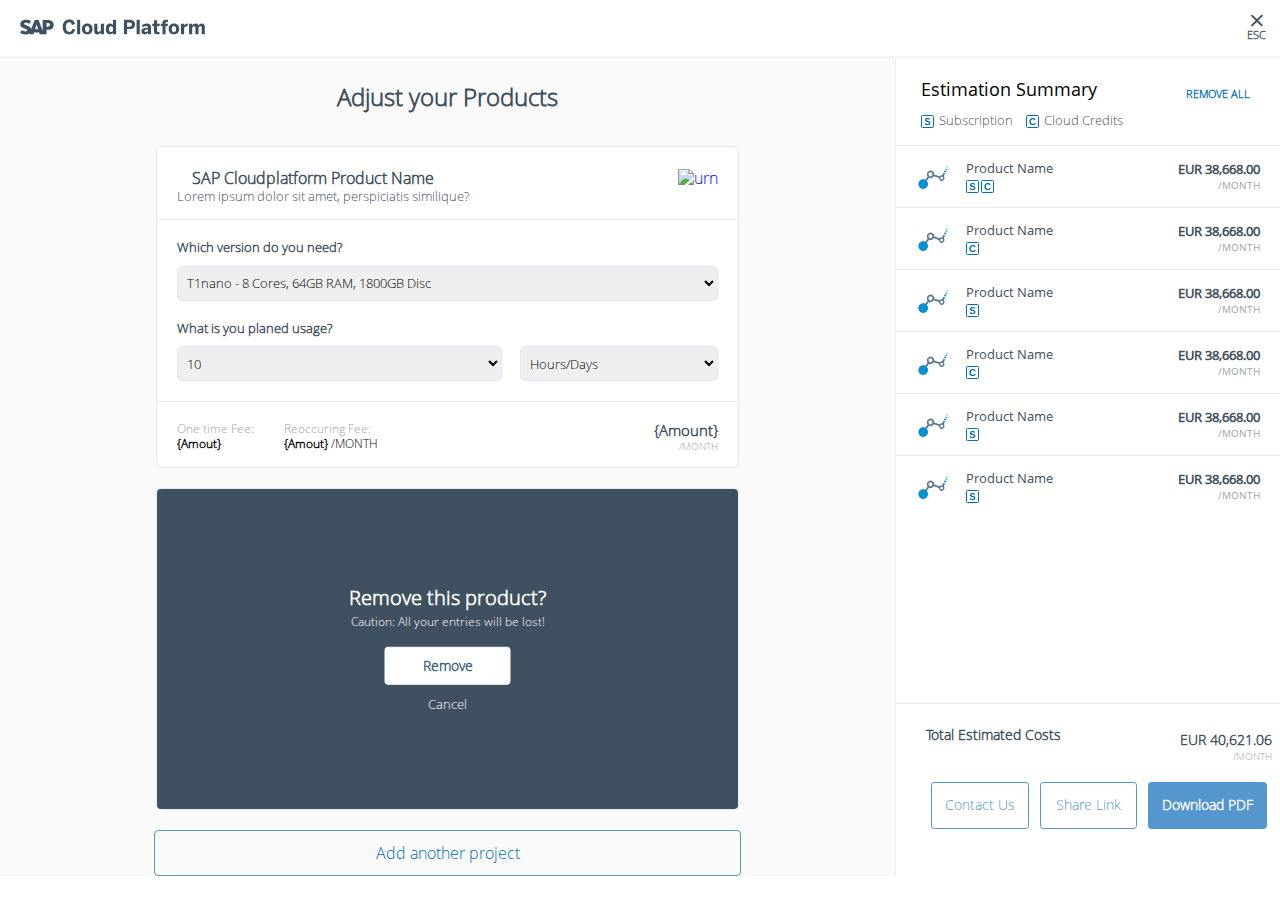
==== commit c68508f0: "added a button to open the sidebar for mobile versions, implemented grouping of names of css classes" ====
--- a/Estimator.html
+++ b/Estimator.html
@@ -4,13 +4,19 @@
   <meta charset="UTF-8">
   <meta name="viewport" content="width=device-width, initial-scale=1.0">
   <meta http-equiv="X-UA-Compatible" content="ie=edge">
+  <!-- <link rel="stylesheet" href="css/reset.css"> -->
   <link rel="stylesheet" href="css/style.css">
   <title>Estimator</title>
 </head>
     <body>
-      <header>
+      <header class = "page-header">
         <div class = "main-header">
-          <a class = "text-header-page" href="#"><strong>SAP</strong> Cloud Platform</a>
+          <a class = "text-header-page" href="#">
+            <object class = "sap-logo" type="image/svg+xml" data="image/images-header/logo.svg"></object>
+          </a>
+          <span class = "mobile-menu">
+              <object class="mobile-menu__toggle_burger" type="image/svg+xml" data="image/images-header/list-with-dots.svg"></object>
+          </span>
           <a class = "header-page-exit" href="#">
             <span class = "header-page header-x">×</span>    <!-- Element esc from page -->
           <div class = "header-page header-page-exit-text">ESC</div>
@@ -19,7 +25,6 @@
       </header>
       <div class = "body-page">   <!-- all blocks on the page -->
         <div class = "body page body-article">   <!-- left side block -->
-           <button class="btn btn_trigger_aside"></button>
           <div class = "body-page body-article_text-form">    <!-- table of contents -->
               <p><strong>Adjust your Products</strong></p>
             </div>
@@ -86,10 +91,10 @@
                           <strong>{Amout}</strong> /MONTH
                       </div>
                       <div class = "pricing-item pricing-item-right">
-                        <div class = "form-pricing-label">
-                            <strong><span>{Amount}</span></strong>
-                        </div>
-                         /MONTH
+                        <div class = "form-pricing-label-general">
+                            <strong>{Amount}</strong>
+                        </div>
+                          <div class = "pricing-label-month">/MONTH</div>
                     </div>
                       </div>
                     </div>
@@ -97,6 +102,14 @@
                 </div>
                 <!-- THE BEGINNING OF THE SECOND FORM  -->
                 <div class ="page-form">
+                  <div class="product-remove-hover">
+                    <div class="product-remove-hover-content">
+                      <div class="product-remove-hover-headline">Remove this product?</div>
+                      <div class="product-remove-hover-info">Caution: All your entries will be lost!</div>
+                      <a class="btn btn-sm btn-secondary" href="">Remove</a>
+                      <a class="product-remove-hover-link" href="">Cancel</a>
+                    </div>
+                  </div>
                 <div class = "header-form">
                   <a class = "header-form-urn" href="#"> <img src="image/Urn.png" alt="urn"></a>
                   <div class = "image-form">
@@ -159,10 +172,10 @@
                             <strong>{Amout}</strong> /MONTH
                         </div>
                         <div class = "pricing-item pricing-item-right">
-                          <div class = "form-pricing-label">
+                          <div class = "form-pricing-label-general">
                               <strong><span>{Amount}</span></strong>
                           </div>
-                           /MONTH
+                           <div class = "pricing-label-month">/MONTH</div>
                       </div>
                         </div>
                       </div>
@@ -199,18 +212,13 @@
                 <a class = "estimator-remove-all" href="#" >remove all</a>
                 </div>
                   <h2 class = "estimator-list-headline">Estimation Summary</h2>
-
-                  <div class="estimator-list-hint-indicators ng-star-inserted">
+                  <div class="estimator-list-hint-indicators svg-left-side">
               <span class="estimator-list-hint-indicator">
-                <svg class="sprite-icon">
-                  <!-- <use class="ng-tns-c16-1" xlink:href="https://cloudplatform.sap.com/dmp/capabilities/us(estimator:estimator/noScroll)#subscription"></use> -->
-                </svg>
+                   <object class = "image-subscription" type="image/svg+xml" data="image/Images-form-body-aside/subscription.svg"></object>
                 <span>Subscription</span>
               </span>
               <span class="estimator-list-hint-indicator">
-                <svg class="sprite-icon">
-                  <!-- <use class="ng-tns-c16-1" xlink:href="https://cloudplatform.sap.com/dmp/capabilities/us(estimator:estimator/noScroll)#cloudcredits"></use> -->
-                </svg>
+                  <object class = "sprite-icon image-subscription" type="image/svg+xml" data="image/Images-form-body-aside/cloud-credits.svg"></object>
                 <span>Cloud Credits</span>
               </span>
             </div>
@@ -219,7 +227,7 @@
           <li class="ng-star-inserted">
                     <scp-product-img class="estimator-list-img product-img-small" >
                       <div class="card-img-wrap">
-                        <img class="img-right-side" src="https://digitalmarketplace-sapcpprd.s3.eu-central-1.amazonaws.com/NXHHv5y8qZjiifaz6rmudNCPWlXv4IF2bHXxAHHkaqKVnkeYZr4auHcY7EwPoeoZ.svg" alt="icon of product SAP Predictive service">
+                        <img class="img-right-side" src="image/Images-form-body-aside/product-sap-predictive-service.svg" alt="icon of product SAP Predictive service">
                         </div>
                       </scp-product-img>
                     <div class="estimator-list-detail">
@@ -227,10 +235,12 @@
                         Product Name
                       </span>
                     <div class="estimator-list-hint ng-star-inserted">
-                        <svg class="sprite-icon ng-star-inserted">
-                          Subscription
-                          <use xlink:href="https://cloudplatform.sap.com/dmp/capabilities/us(estimator:estimator/noScroll)#subscription"></use>
-                        </svg>
+                      <span class="estimator-list-hint-svg">
+                           <object class = "image-subscription" type="image/svg+xml" data="image/Images-form-body-aside/subscription.svg"></object>
+                      </span>
+                      <span class="estimator-list-hint-svg">
+                          <object class = "sprite-icon image-subscription" type="image/svg+xml" data="image/Images-form-body-aside/cloud-credits.svg"></object>
+                      </span>
                       </div>
                     </div>
                     <div class="estimator-price">
@@ -245,7 +255,7 @@
   <li class="ng-star-inserted">
             <scp-product-img class="estimator-list-img product-img-small">
               <div class="card-img-wrap">
-                <img class="img-right-side" src="https://digitalmarketplace-sapcpprd.s3.eu-central-1.amazonaws.com/I8b4OT_Ign8tsfJWsGh6c31cNjN-tS3lSZnSQmn9nbvzVw5x6X3ue1V_dPcUhJgu.svg" alt="icon of product SAP Data Quality Management, microservices ">
+                  <img class="img-right-side" src="image/Images-form-body-aside/product-sap-predictive-service.svg" alt="icon of product SAP Predictive service">
                 </div>
               </scp-product-img>
             <div class="estimator-list-detail">
@@ -253,10 +263,7 @@
                 Product Name
               </span>
             <div class="estimator-list-hint ng-star-inserted">
-                <svg class="sprite-icon ng-star-inserted">
-                  Subscription
-                  <use xlink:href="https://cloudplatform.sap.com/dmp/capabilities/us(estimator:estimator/noScroll)#subscription"></use>
-                </svg>
+                <object class = "sprite-icon image-subscription" type="image/svg+xml" data="image/Images-form-body-aside/cloud-credits.svg"></object>
               </div>
             </div>
             <div class="estimator-price">
@@ -271,7 +278,7 @@
       <li class="ng-star-inserted">
                 <scp-product-img class="estimator-list-img product-img-small">
                   <div class="card-img-wrap">
-                    <img class="img-right-side" src="https://digitalmarketplace-sapcpprd.s3.eu-central-1.amazonaws.com/NXHHv5y8qZjiifaz6rmudNCPWlXv4IF2bHXxAHHkaqKVnkeYZr4auHcY7EwPoeoZ.svg" alt="icon of product SAP Predictive service">
+                    <img class="img-right-side" src="image/Images-form-body-aside/product-sap-predictive-service.svg" alt="icon of product SAP Predictive service">
                     </div>
                   </scp-product-img>
                 <div class="estimator-list-detail">
@@ -279,10 +286,7 @@
                     Product Name
                   </span>
                 <div class="estimator-list-hint ng-star-inserted">
-                    <svg class="sprite-icon ng-star-inserted">
-                      Subscription
-                      <use class="ng-tns-c16-1" xlink:href="https://cloudplatform.sap.com/dmp/capabilities/us(estimator:estimator/noScroll)#subscription"></use>
-                    </svg>
+                    <object class = "image-subscription" type="image/svg+xml" data="image/Images-form-body-aside/subscription.svg"></object>
                   </div>
                 </div>
                 <div class="estimator-price">
@@ -297,7 +301,7 @@
           <li class="ng-star-inserted">
                     <scp-product-img class="estimator-list-img product-img-small">
                       <div class="card-img-wrap">
-                        <img class="img-right-side" src="https://digitalmarketplace-sapcpprd.s3.eu-central-1.amazonaws.com/NXHHv5y8qZjiifaz6rmudNCPWlXv4IF2bHXxAHHkaqKVnkeYZr4auHcY7EwPoeoZ.svg" alt="icon of product SAP Predictive service">
+                        <img class="img-right-side" src="image/Images-form-body-aside/product-sap-predictive-service.svg" alt="icon of product SAP Predictive service">
                         </div>
                       </scp-product-img>
                     <div class="estimator-list-detail">
@@ -305,10 +309,7 @@
                         Product Name
                       </span>
                     <div class="estimator-list-hint ng-star-inserted">
-                        <svg class="sprite-icon ng-star-inserted">
-                          Subscription
-                          <use xlink:href="https://cloudplatform.sap.com/dmp/capabilities/us(estimator:estimator/noScroll)#subscription"></use>
-                        </svg>
+                      <object class = "sprite-icon image-subscription" type="image/svg+xml" data="image/Images-form-body-aside/cloud-credits.svg"></object>
                       </div>
                     </div>
                     <div class="estimator-price">
@@ -323,7 +324,7 @@
               <li class="ng-star-inserted">
                         <scp-product-img class="estimator-list-img product-img-small">
                           <div class="card-img-wrap">
-                            <img class="img-right-side" src="https://digitalmarketplace-sapcpprd.s3.eu-central-1.amazonaws.com/NXHHv5y8qZjiifaz6rmudNCPWlXv4IF2bHXxAHHkaqKVnkeYZr4auHcY7EwPoeoZ.svg" alt="icon of product SAP Predictive service">
+                              <img class="img-right-side" src="image/Images-form-body-aside/product-sap-predictive-service.svg" alt="icon of product SAP Predictive service">
                             </div>
                           </scp-product-img>
                         <div class="estimator-list-detail">
@@ -331,10 +332,7 @@
                             Product Name
                           </span>
                         <div class="estimator-list-hint ng-star-inserted">
-                            <svg class="sprite-icon ng-star-inserted">
-                              Subscription
-                              <use xlink:href="https://cloudplatform.sap.com/dmp/capabilities/us(estimator:estimator/noScroll)#subscription"></use>
-                            </svg>
+                            <object class = "image-subscription" type="image/svg+xml" data="image/Images-form-body-aside/subscription.svg"></object>
                           </div>
                         </div>
                         <div class="estimator-price">
@@ -349,7 +347,7 @@
                   <li class="ng-star-inserted">
                             <scp-product-img class="estimator-list-img product-img-small">
                               <div class="card-img-wrap">
-                                <img class="img-right-side" src="https://digitalmarketplace-sapcpprd.s3.eu-central-1.amazonaws.com/NXHHv5y8qZjiifaz6rmudNCPWlXv4IF2bHXxAHHkaqKVnkeYZr4auHcY7EwPoeoZ.svg" alt="icon of product SAP Predictive service">
+                                  <img class="img-right-side" src="image/Images-form-body-aside/product-sap-predictive-service.svg" alt="icon of product SAP Predictive service">
                                 </div>
                               </scp-product-img>
                             <div class="estimator-list-detail">
@@ -357,10 +355,7 @@
                                 Product Name
                               </span>
                             <div class="estimator-list-hint ng-star-inserted">
-                                <svg class="sprite-icon ng-star-inserted">
-                                  Subscription
-                                  <use  xlink:href="https://cloudplatform.sap.com/dmp/capabilities/us(estimator:estimator/noScroll)#subscription"></use>
-                                </svg>
+                                <object class = "image-subscription" type="image/svg+xml" data="image/Images-form-body-aside/subscription.svg"></object>
                               </div>
                             </div>
                             <div class="estimator-price">
@@ -387,7 +382,7 @@
                     </div>
                 </li>
                 <li class="estimator-btns">
-                    <a class="btn-outline-primary" href="https://cloudplatform.sap.com/contact.html">Contact Us</a>
+                    <a class="btn-outline-primary" href="#">Contact Us</a>
                     <a class="btn-outline-primary" href="">Share Link</a>
                     <a class="btn-outline-primary btn-pdf" href="">Download PDF</a>
 
@@ -395,19 +390,19 @@
             </ul>
         </div>
             <!-- ENDS BUTTONS AND LOWER RIGHT PART OF THE BLOCK  -->
-
       </div>
     </div>
     <script src = "js/jquery-3.3.1.js"></script>
   <script>
     // const buttonTriggerAside = document.querySelector('.btn_trigger_aside');
     // buttonTriggerAside.on('click', function(){
-    //   $('.body-aside').toggle('.body-aside_visible');
+    //   $('.body-aside').toggleClass('.body-aside_visible');
     // });
 
-         $(".btn_trigger_aside").on('click', function(){
-        $('.body-aside').toggle('.body-aside');
+         $(".mobile-menu__toggle_burger").on('click', function(){
+        $('.body-aside').toggleClass('body-aside_visible');
       });
+
   </script>
     </body>
   <!--
--- a/css/style.css
+++ b/css/style.css
@@ -21,11 +21,11 @@
 }
 body {
   display: block;
+  height: 100%;
   margin: 0;
-  font-family: "OpenSansLight";
+  overflow: hidden;
   line-height: 1.2;
-  height: 100%;
-  overflow: hidden;
+  font-family: "OpenSansLight", "Arial", sans-serif;
 }
 html {
   height: 100%;
@@ -34,14 +34,14 @@
   text-decoration: none;
 }
 label {
-  color: #3F5060;
   display: block;
   margin-bottom: 5px;
   margin: 10px;
   margin-left: 0px;
   margin-top: 0px;
-  font-weight: 600;
   font-size: 13px;
+  font-weight: 600;
+  color: #3F5060;
 }
 ul {
   list-style: none;
@@ -49,24 +49,35 @@
   font-size: 13px;
   color: #3f5060;
 }
+::-webkit-scrollbar {
+  width: 8px;
+}
+/* Handle */
+::-webkit-scrollbar-thumb {
+  background: #b2b2b2;
+  -webkit-border-radius: 14px;
+  border-radius: 14px;
+}
+::-webkit-scrollbar-thumb:window-inactive {
+  background: #b2b2b2;
+}
 .page-first-flex {
+  position: fixed;
+  display: flex;
   width: 100%;
   height: 80%;
-  position: fixed;
-  display: flex;
   align-items: center;
   align-content: center;
   justify-content: center;
   flex-direction: column;
 }
 .main-header {
+  display: flex;
   width: 100%;
   height: 100%;
-  display: flex;
+  padding: 13px 0px;
   justify-content: space-between;
   border-bottom: 3px solid whitesmoke;
-  /* Параметры границы */
-  padding: 13px 0px;
 }
 @media (max-width: 767px) {
   .main-header {
@@ -79,24 +90,25 @@
 }
 .body-article {
   position: relative;
+  display: flex;
   flex: 1;
   width: 100%;
-  display: flex;
+  height: 90.8vh;
   align-items: center;
   flex-direction: column;
+  background-color: #fafafa;
   overflow-Y: auto;
   overflow-x: hidden;
-  height: calc(90.8vh);
-  background-color: #fafafa;
 }
 .page-form {
+  position: relative;
   display: block;
   width: 65%;
+  margin: 10px;
+  text-align: left;
   background-color: #ffffff;
   border: 1px solid #e9ebec;
   border-radius: 5px;
-  text-align: left;
-  margin: 10px;
 }
 @media (max-width: 767px) {
   .page-form {
@@ -104,40 +116,48 @@
   }
 }
 .body-aside {
-  display: none;
+  position: relative;
   flex: 0 0 30vw;
   float: left;
-  position: relative;
   border-left: 1px solid #e9ebec;
 }
+@media (min-width: 1024px) and (max-width: 1439px), (min-width: 768px) and (max-width: 1023px), (min-width: 1440px) {
+  .mobile-menu {
+    display: none;
+  }
+}
 @media (max-width: 767px) {
   .body-aside {
+    position: absolute;
     flex-basis: 10vw;
     display: none;
-    position: absolute;
-  }
-}
-.body-aside_visible {
-  flex: 0 0 30vw;
-  float: left;
-  position: relative;
-  height: 100%;
-  border-left: 1px solid #e9ebec;
+  }
+  .body-aside_visible {
+    position: fixed;
+    right: 0;
+    z-index: 2;
+    display: block;
+    width: 100%;
+    height: 100%;
+    border-left: 1px solid #e9ebec;
+    background-color: #ffffff;
+    opacity: 1;
+  }
 }
 .page-first-flex-button {
   margin: 30px;
 }
 .button_size_color {
+  padding: 13px;
+  font-size: 20px;
   font-weight: 700;
+  font-family: "OpenSansLight";
+  text-decoration: none;
   color: #ffffff;
-  text-decoration: none;
-  font-size: 20px;
-  padding: 13px;
+  background: #427cac;
   border-radius: 4px;
-  background: #427cac;
   box-shadow: 0 -1px #266396 inset;
   transition: 0.2s;
-  font-family: "OpenSansLight";
 }
 .button_size_color:hover {
   background: #1d4f78;
@@ -148,16 +168,16 @@
 }
 .buttons-project {
   display: block;
+  width: 61%;
   margin-top: 10px;
-  text-align: center;
-  border: 1px solid #5496cd;
+  padding: .75rem 1.25rem;
+  text-align: center;
   text-decoration: none;
-  padding: .75rem 1.25rem;
   font-weight: 400;
   line-height: 1.25rem;
+  color: #0070b1;
+  border: 1px solid #5496cd;
   border-radius: 4px;
-  color: #0070b1;
-  width: 61%;
   transition: 0.2s;
 }
 .buttons-project:hover {
@@ -167,25 +187,25 @@
   border: 2px solid #1d4f78;
 }
 .estimator-btns {
+  position: absolute;
+  bottom: 0;
   display: flex;
+  width: 100%;
   flex-wrap: nowrap;
   justify-content: space-between;
-  width: calc(100%);
-  position: absolute;
-  bottom: 0;
 }
 .btn-outline-primary {
+  min-width: 70px;
   margin: 0 5px 0 5px;
-  min-width: 70px;
-  line-height: 1.25rem;
   padding: .7625rem .8rem;
   font-size: .875rem;
   text-align: center;
+  line-height: 1.25rem;
+  font-family: "OpenSansLight";
   color: #5496cd;
+  border: 1px solid #5496cd;
   border-radius: .2rem;
-  border: 1px solid #5496cd;
   transition: 0.4s;
-  font-family: "OpenSansLight";
 }
 .btn-outline-primary:hover {
   border: 2px solid #5496cd;
@@ -194,73 +214,84 @@
   background: #427cac;
   box-shadow: 0 2px #266396 inset;
 }
+@media (max-width: 767px) {
+  .btn-outline-primary {
+    padding: .1625rem .3rem;
+    margin: 0 5px 0 5px;
+  }
+}
 .btn-pdf {
+  font-weight: 600;
   color: #ffffff;
-  font-weight: 600;
   background-color: #5496cd;
 }
 .btn-pdf:hover {
   background-color: #477fad;
 }
-.btn_trigger_aside {
-  position: absolute;
-  height: 40px;
-  top: calc(45.4vh);
-  bottom: 0;
-  left: 98%;
-  margin: auto 0;
-  display: block;
-  border: 0;
-  text-decoration: none;
-  outline: none;
-  font-weight: 400;
-  border-radius: 40px;
-  color: #0070b1;
-  width: 3%;
-  transition: 0.2s;
-}
-.btn_trigger_aside:hover {
-  border: 2px solid #1d4f78;
-  outline: none;
-}
-.btn_trigger_aside:active {
-  border: 2px solid #1d4f78;
-  outline: none;
+@media (min-width: 1024px) and (max-width: 1439px) {
+  .mobile-menu {
+    display: none;
+  }
+}
+@media (max-width: 767px) {
+  .mobile-menu__toggle_burger {
+    position: absolute;
+    top: 0;
+    bottom: 0;
+    padding: 0;
+    right: 0;
+    max-height: 22px;
+    width: 35%;
+    margin-top: 9px;
+  }
 }
 .page-first-image {
   margin: 20px;
 }
 .sprite-icon {
+  z-index: 11;
+  max-height: 30px;
+  width: 25px;
+  vertical-align: middle;
+  pointer-events: none;
+}
+.image-subscription {
   max-height: 0.8125rem;
   width: 0.8125rem;
   margin-right: 2px;
-  fill: #0070b1;
-  stroke: #0070b1;
+  vertical-align: middle;
 }
 .estimator-list-img {
+  display: block;
   float: left;
   margin-right: 15px;
-  display: block;
 }
 .img-right-side {
-  overflow: hidden;
-  text-align: center;
+  position: relative;
+  bottom: 20%;
   max-width: 35px;
   max-height: 35px;
-  position: relative;
-  bottom: 20%;
+  overflow: hidden;
+  text-align: center;
 }
 .product-img-small,
 .card-img-wrap {
-  margin-bottom: 0;
   height: 35px;
   width: 35px;
-  text-align: center;
+  margin-bottom: 0;
+  text-align: center;
+}
+.sap-logo {
+  max-height: 20px;
+  width: 185px;
+  margin-top: 6px;
+  margin-left: 20px;
+  vertical-align: sub;
 }
 .page-first-flex_text_area {
-  color: #3f5060;
   font-size: 35px;
   font-family: "OpenSansLight";
+  color: #3f5060;
 }
 @media (max-width: 767px) {
   .page-first-flex_text_area {
@@ -268,24 +299,10 @@
   }
 }
 .page-first-flex-helping_text_area {
+  margin: 5px;
+  font-size: 20px;
+  font-family: "OpenSansLight";
   color: #77838e;
-  font-size: 20px;
-  margin: 5px;
-  font-family: "OpenSansLight";
-}
-.text-header-page {
-  font-size: 22px;
-  font-family: "OpenSansRegular";
-  color: #3f5060;
-  max-height: 20px;
-  vertical-align: sub;
-  margin-left: 20px;
-  font-weight: 900;
-}
-@media (max-width: 767px) {
-  .text-header-page {
-    font-size: 19px;
-  }
 }
 .body-article_text-form {
   display: block;
@@ -294,55 +311,56 @@
   color: #3f5060;
 }
 .estimator-disclamer-info {
+  line-height: 14px;
   color: #9ca4ac;
-  line-height: 14px;
 }
 .estimator-disclamer-interest {
   margin: 15px 0;
   color: #3f5060;
 }
 .estimator-name-cost-footer {
+  padding-top: 6px;
   font-size: 0.9rem;
   line-height: 4px;
   font-weight: 600;
-  padding-top: 6px;
 }
 .header-page-exit {
+  float: right;
+  margin-left: 50px;
   font-size: 1.5rem;
   font-weight: 400;
   line-height: .875rem;
-  color: #3f5060;
-  text-align: center;
-  float: right;
-  margin-left: 50px;
+  text-align: center;
+  color: #3f5060;
 }
 .header-page-exit a {
   transition: color .2s;
 }
 .header-page-exit-text {
-  text-transform: uppercase;
+  float: right;
+  margin-right: 41%;
   font-size: 11px;
   font-weight: 900;
   line-height: 1rem;
-  margin-right: 33px;
+  text-transform: uppercase;
 }
 .header-x {
+  float: right;
+  margin-right: 50%;
   font-size: 1.5rem;
   font-weight: 900;
   line-height: .875rem;
-  color: #3f5060;
-  float: right;
-  text-align: center;
-  margin-right: 35px;
+  text-align: center;
+  color: #3f5060;
 }
 .estimator-remove-all {
-  color: #0070b1;
-  text-transform: uppercase;
   position: absolute;
   right: 30px;
-  top: 22px;
+  top: 4.4%;
   font-size: 0.6875rem;
   font-weight: 600;
+  text-transform: uppercase;
+  color: #0070b1;
 }
 .header-form {
   display: block;
@@ -350,30 +368,30 @@
   padding: 20px;
   padding-top: 22px;
   padding-bottom: 15px;
+  overflow: hidden;
   text-overflow: ellipsis;
-  overflow: hidden;
 }
 @media (max-width: 767px) {
   .header-form {
+    padding: 20px;
     padding-top: 12px;
-    padding: 20px;
   }
 }
 .header-form-urn {
   float: right;
 }
 .image-form {
+  float: left;
   margin-right: 15px;
-  float: left;
 }
 .header-form-text {
-  color: #3f5060;
-  font-weight: 700;
-  line-height: 1.1;
-  font-size: 1rem;
   margin-top: 6px;
   margin-bottom: 3px;
   padding-right: 30px;
+  font-weight: 700;
+  font-size: 1rem;
+  line-height: 1.1;
+  color: #3f5060;
 }
 @media (max-width: 767px) {
   .header-form-text {
@@ -381,13 +399,13 @@
   }
 }
 .header-form_under-text {
-  color: #3f5060;
+  padding-right: 30px;
+  overflow: hidden;
   font-size: 0.8125rem;
   line-height: 1rem;
   text-overflow: ellipsis;
-  overflow: hidden;
   white-space: nowrap;
-  padding-right: 30px;
+  color: #3f5060;
 }
 @media (max-width: 767px) {
   .header-form_under-text {
@@ -401,8 +419,8 @@
 }
 .form_under-second {
   display: inline-block;
+  width: 63.3%;
   margin-right: -4px;
-  width: 63.3%;
 }
 @media (max-width: 767px) {
   .form_under-second {
@@ -412,8 +430,8 @@
 }
 .form_under-third {
   display: inline-block;
+  width: 36.6%;
   margin-right: -4px;
-  width: 36.6%;
 }
 @media (max-width: 767px) {
   .form_under-third {
@@ -423,19 +441,19 @@
 }
 .footer-text {
   display: block;
+  width: 66%;
   margin-top: 3.125rem;
-  border-top: 1px solid #e9ebec;
   padding-top: .725rem;
   font-size: 0.6875rem;
+  font-family: "OpenSansLight";
   text-align: left;
-  width: 66%;
-  font-family: "OpenSansLight";
+  border-top: 1px solid #e9ebec;
 }
 .form-pricing {
+  padding: 20px;
+  padding-bottom: 15px;
   overflow: hidden;
   font-weight: 400;
-  padding-bottom: 15px;
-  padding: 20px;
 }
 .pricing-item-left {
   float: left;
@@ -461,8 +479,8 @@
 @media (max-width: 767px) {
   .pricing-item-right {
     float: none;
+    text-align: center;
     font-size: 13px;
-    text-align: center;
   }
 }
 .form-footer-text {
@@ -474,25 +492,25 @@
   height: 35px;
   margin-bottom: 20px;
   padding: 2px 5px;
+  vertical-align: middle;
   font-family: "OpenSansLight";
   border: 1px solid #e6e6fa;
   border-radius: 5px;
-  vertical-align: middle;
 }
 .form-select_under-first:focus {
+  border: solid 1px grey;
   outline: none;
   box-shadow: none;
-  border: solid 1px grey;
 }
 .select_under_second {
   width: 95%;
   height: 35px;
   margin-bottom: 0px;
   padding: 2px 5px;
+  vertical-align: middle;
   font-family: "OpenSansLight";
   border: 1px solid #e6e6fa;
   border-radius: 5px;
-  vertical-align: middle;
 }
 @media (max-width: 767px) {
   .select_under_second {
@@ -506,78 +524,90 @@
   height: 35px;
   margin-bottom: 0px;
   padding: 2px 5px;
+  vertical-align: middle;
   font-family: "OpenSansLight";
   border: 1px solid #e6e6fa;
   border-radius: 5px;
-  vertical-align: middle;
 }
 .estimator-scrollable {
+  position: relative;
+  flex: 0 0 30vw;
+  height: 70vh;
   overflow-Y: auto;
   overflow-x: hidden;
-  height: calc(70vh);
-  flex: 0 0 30vw;
-  position: relative;
 }
 .estimator-list-header {
-  padding: 5px 25px 20px;
+  padding: 5px 25px 10px;
+  padding-bottom: 17px;
   border-bottom: 1px solid #e9ebec;
 }
 .estimator-list-headline {
-  line-height: 1.125rem;
   font-size: 1.125rem;
+  font-family: "OpenSansRegular";
   font-weight: 400;
-  font-family: "OpenSansRegular";
-  margin-bottom: 0;
 }
 .estimator-list > li:not(:last-child) {
   border-bottom: 1px solid #e9ebec;
 }
 .estimator-list > li {
+  padding: 5px 20px;
   overflow: hidden;
-  padding: 5px 20px;
   font-family: "OpenSansRegular";
 }
 .estimator-list-detail {
+  display: flex;
+  flex-direction: column;
   float: left;
   height: 35px;
-  display: flex;
-  flex-direction: column;
-  width: calc(-75%);
 }
 .estimator-list-name {
+  margin-bottom: -6px;
   white-space: nowrap;
   line-height: 3px;
 }
 .estimator-total {
+  padding-bottom: .5rem;
   font-size: 1rem;
   color: #3f5060;
-  padding-bottom: .5rem;
 }
 .estimator-summary li {
+  position: relative;
   padding: .8125rem 0;
-  position: relative;
 }
 .estimator-disclamer {
   font-weight: 400;
 }
 .estimator-list-hint-indicator {
   margin: 0 10px 0 0;
-  font-size: 0.75rem;
+  font-size: 0.80rem;
+  color: #3f5060;
 }
 .estimator-price-amount-footer {
+  padding-top: 6px;
   font-size: 0.9rem;
   font-weight: 600;
-  padding-top: 6px;
+}
+.estimator-list-hint-svg {
+  margin: 0 -3px 0 0;
 }
 .estimator-price-label {
   font-size: 0.625rem;
+  font-weight: 200;
+  text-transform: uppercase;
   color: #9ca4ac;
-  text-transform: uppercase;
-  font-weight: 200;
 }
 .form-pricing-label {
+  display: block;
   color: #9ca4ac;
-  display: block;
+}
+.form-pricing-label-general {
+  display: block;
+  font-size: 0.925rem;
+  color: #3f5060;
+}
+.pricing-label-month {
+  font-size: 10px;
+  color: #9ca4ac;
 }
 .estimator-price {
   text-align: right;
@@ -592,9 +622,13 @@
   line-height: 0;
   margin-top: 1rem;
 }
+.svg-left-side {
+  line-height: 0;
+  margin-top: 0.5rem;
+}
 .estimator-summary {
-  height: 132px;
-  width: 85%;
+  height: 172px;
+  width: 90%;
   flex: 0 0 28vw;
   border-top: 1px solid #e9ebec;
   position: absolute;
@@ -603,3 +637,60 @@
   color: #9ca4ac;
   padding: 0 30px;
 }
+.page-header {
+  position: relative;
+}
+.product-remove-hover {
+  position: absolute;
+  left: 0;
+  right: 0;
+  top: 0;
+  bottom: 0;
+  z-index: 1;
+  text-align: center;
+  color: #ffffff;
+  background-color: #3f5060;
+  border-radius: 4px;
+  opacity: 1;
+  visibility: visible;
+}
+.product-remove-hover-content {
+  position: absolute;
+  top: 50%;
+  left: 50%;
+  -webkit-transform: translate(-50%, -50%);
+  transform: translate(-50%, -50%);
+}
+.product-remove-hover-headline {
+  margin-bottom: 5px;
+  font-size: 1.25rem;
+  font-weight: 600;
+}
+.product-remove-hover-info {
+  margin-bottom: 1.125rem;
+  font-size: 0.75rem;
+  color: #ffffff;
+}
+.btn-secondary {
+  display: inline-block;
+  min-width: 100px;
+  padding: .5625rem .75rem;
+  vertical-align: middle;
+  font-size: .875rem;
+  font-weight: 600;
+  line-height: 1.25;
+  text-align: center;
+  white-space: nowrap;
+  color: #3c607c;
+  background-color: #ffffff;
+  border: 1px solid #ffffff;
+  border-radius: .2rem;
+  user-select: none;
+  transition: all 0.2s ease-in-out;
+}
+.product-remove-hover-link {
+  display: block;
+  margin-top: .75rem;
+  font-size: 0.8125rem;
+  color: #ffffff;
+}
